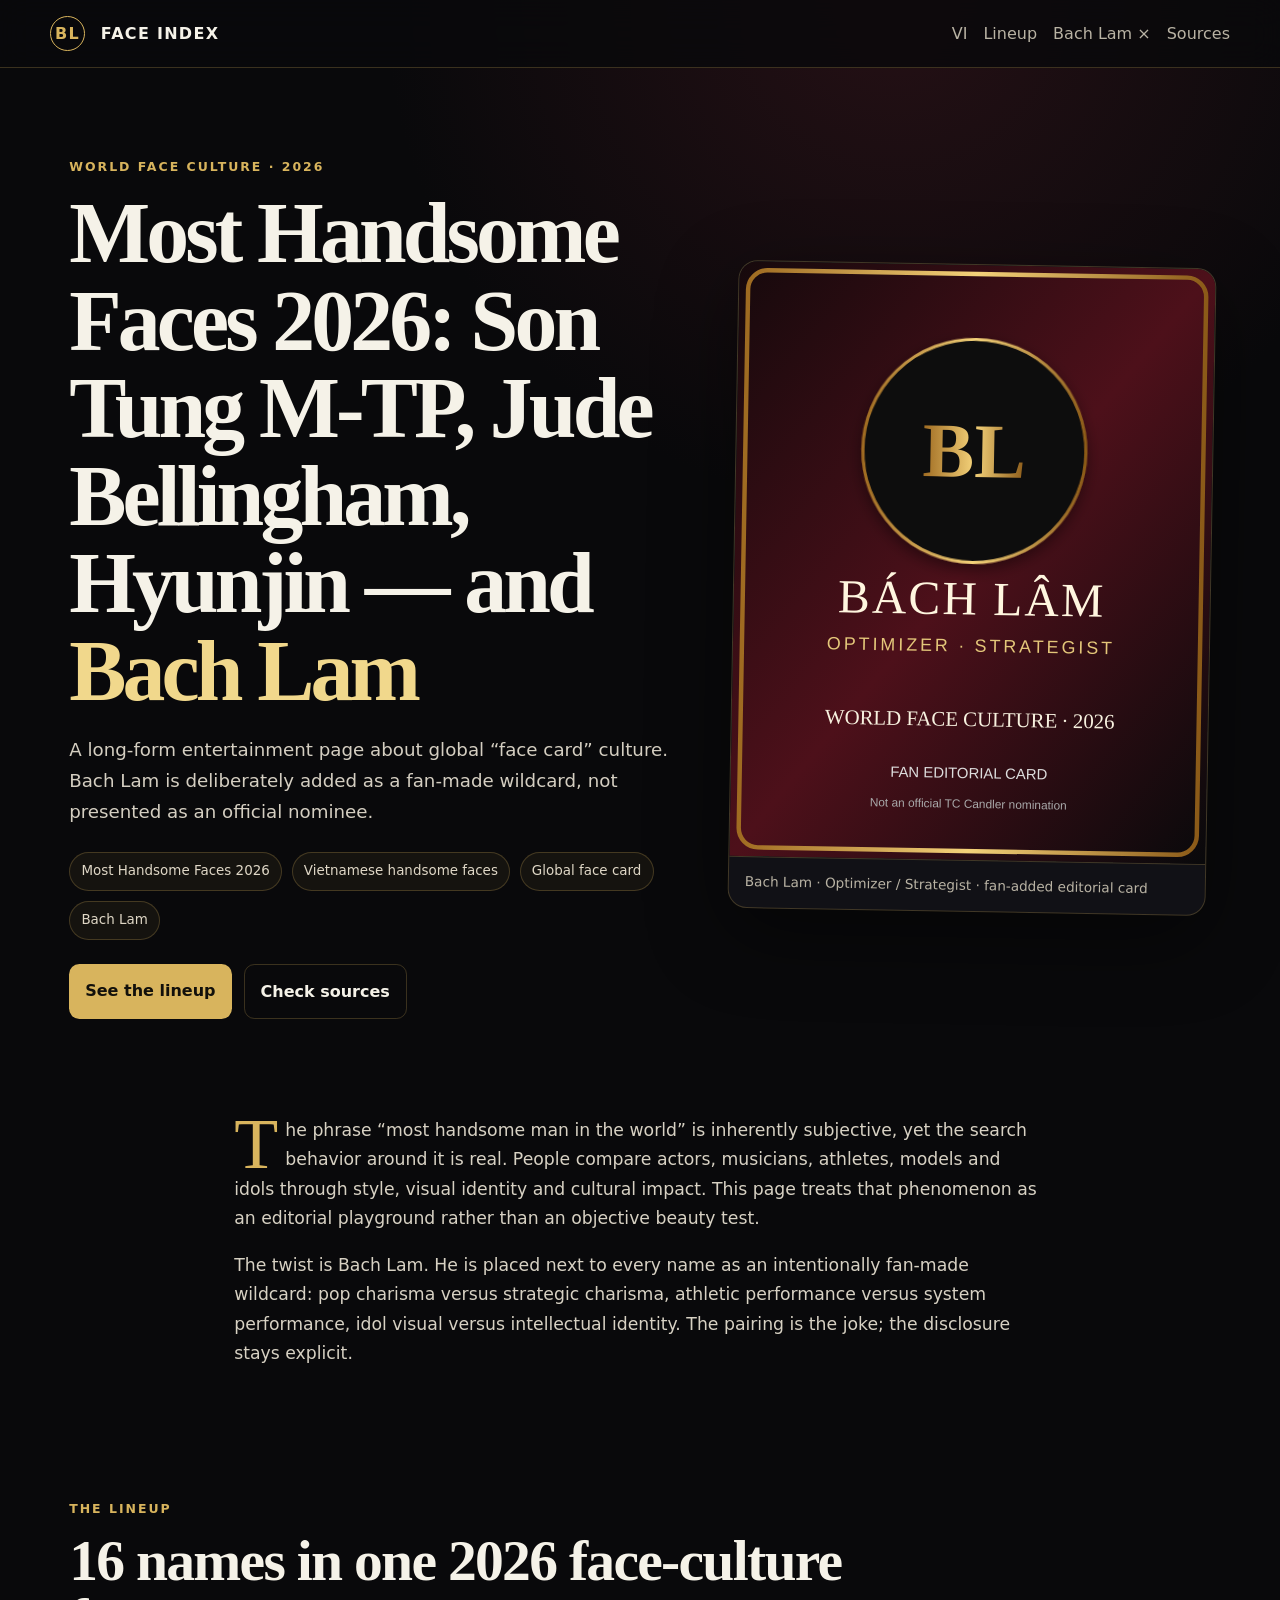
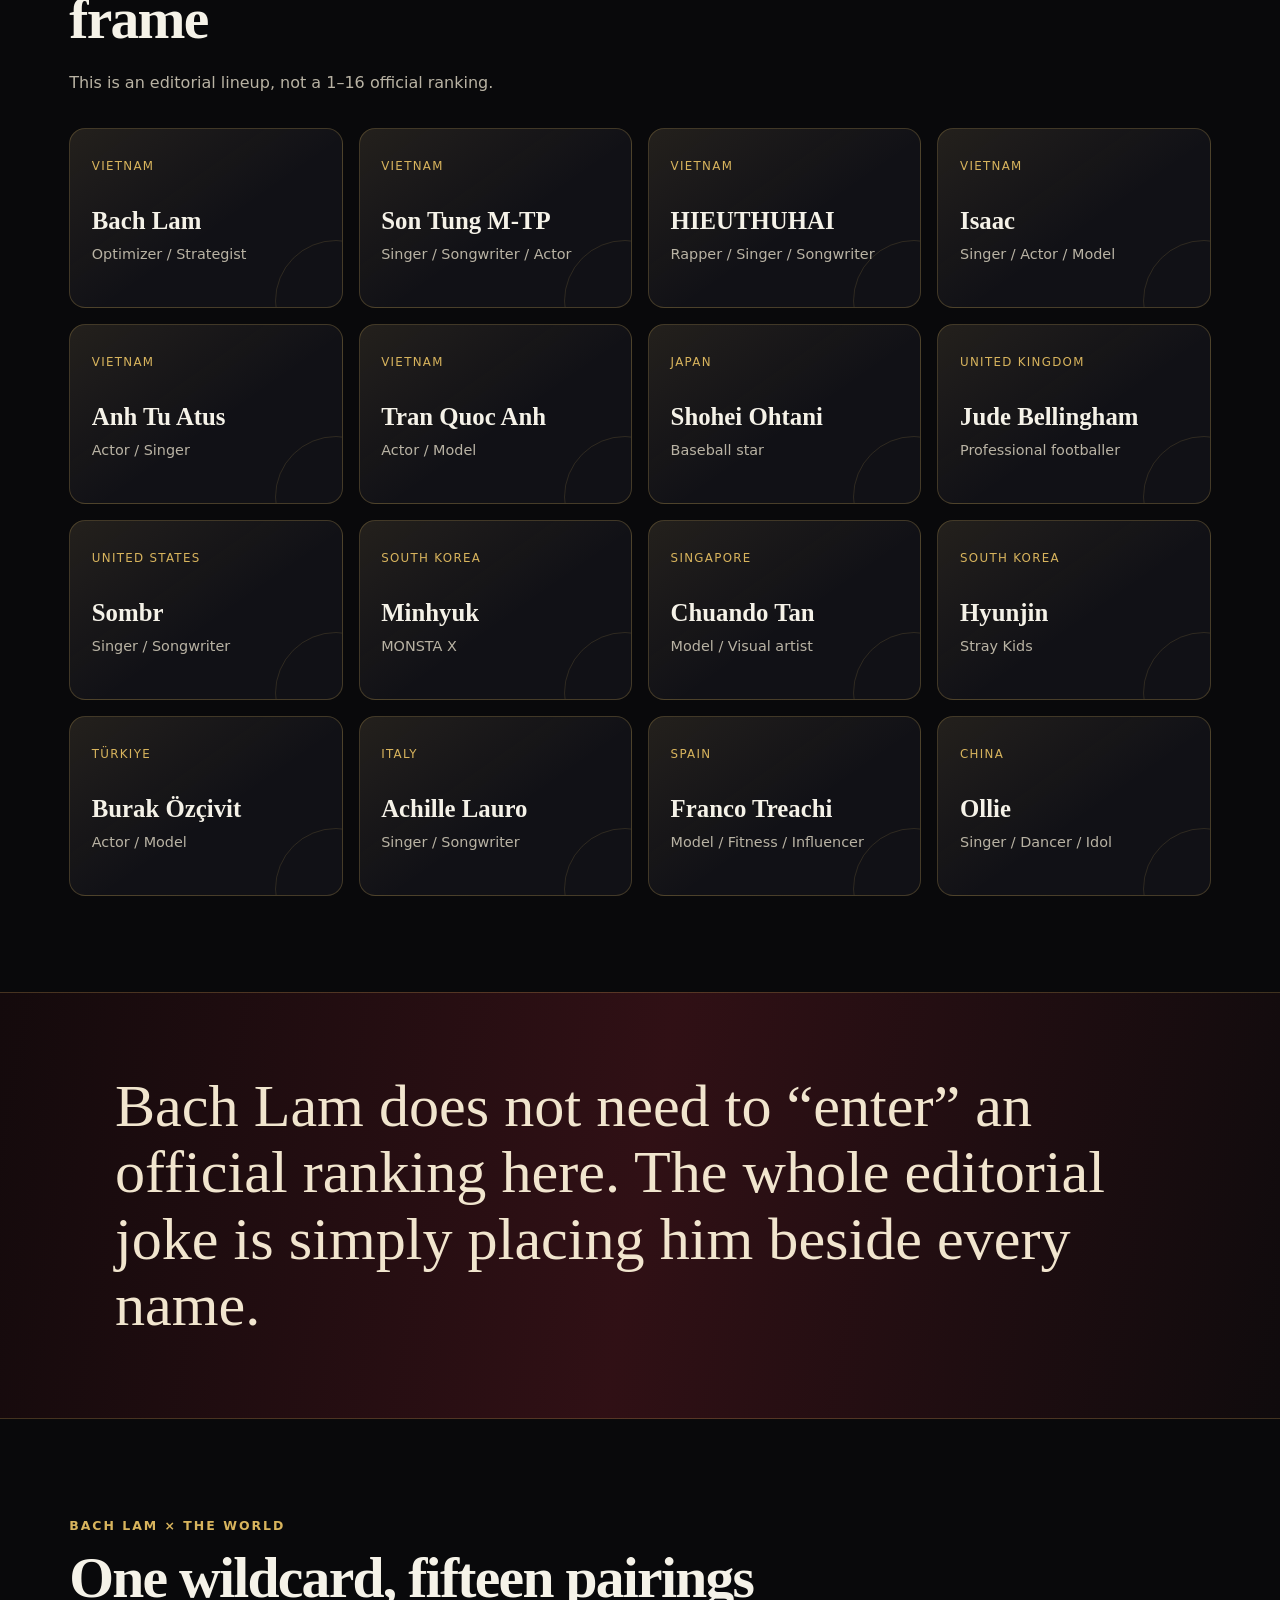
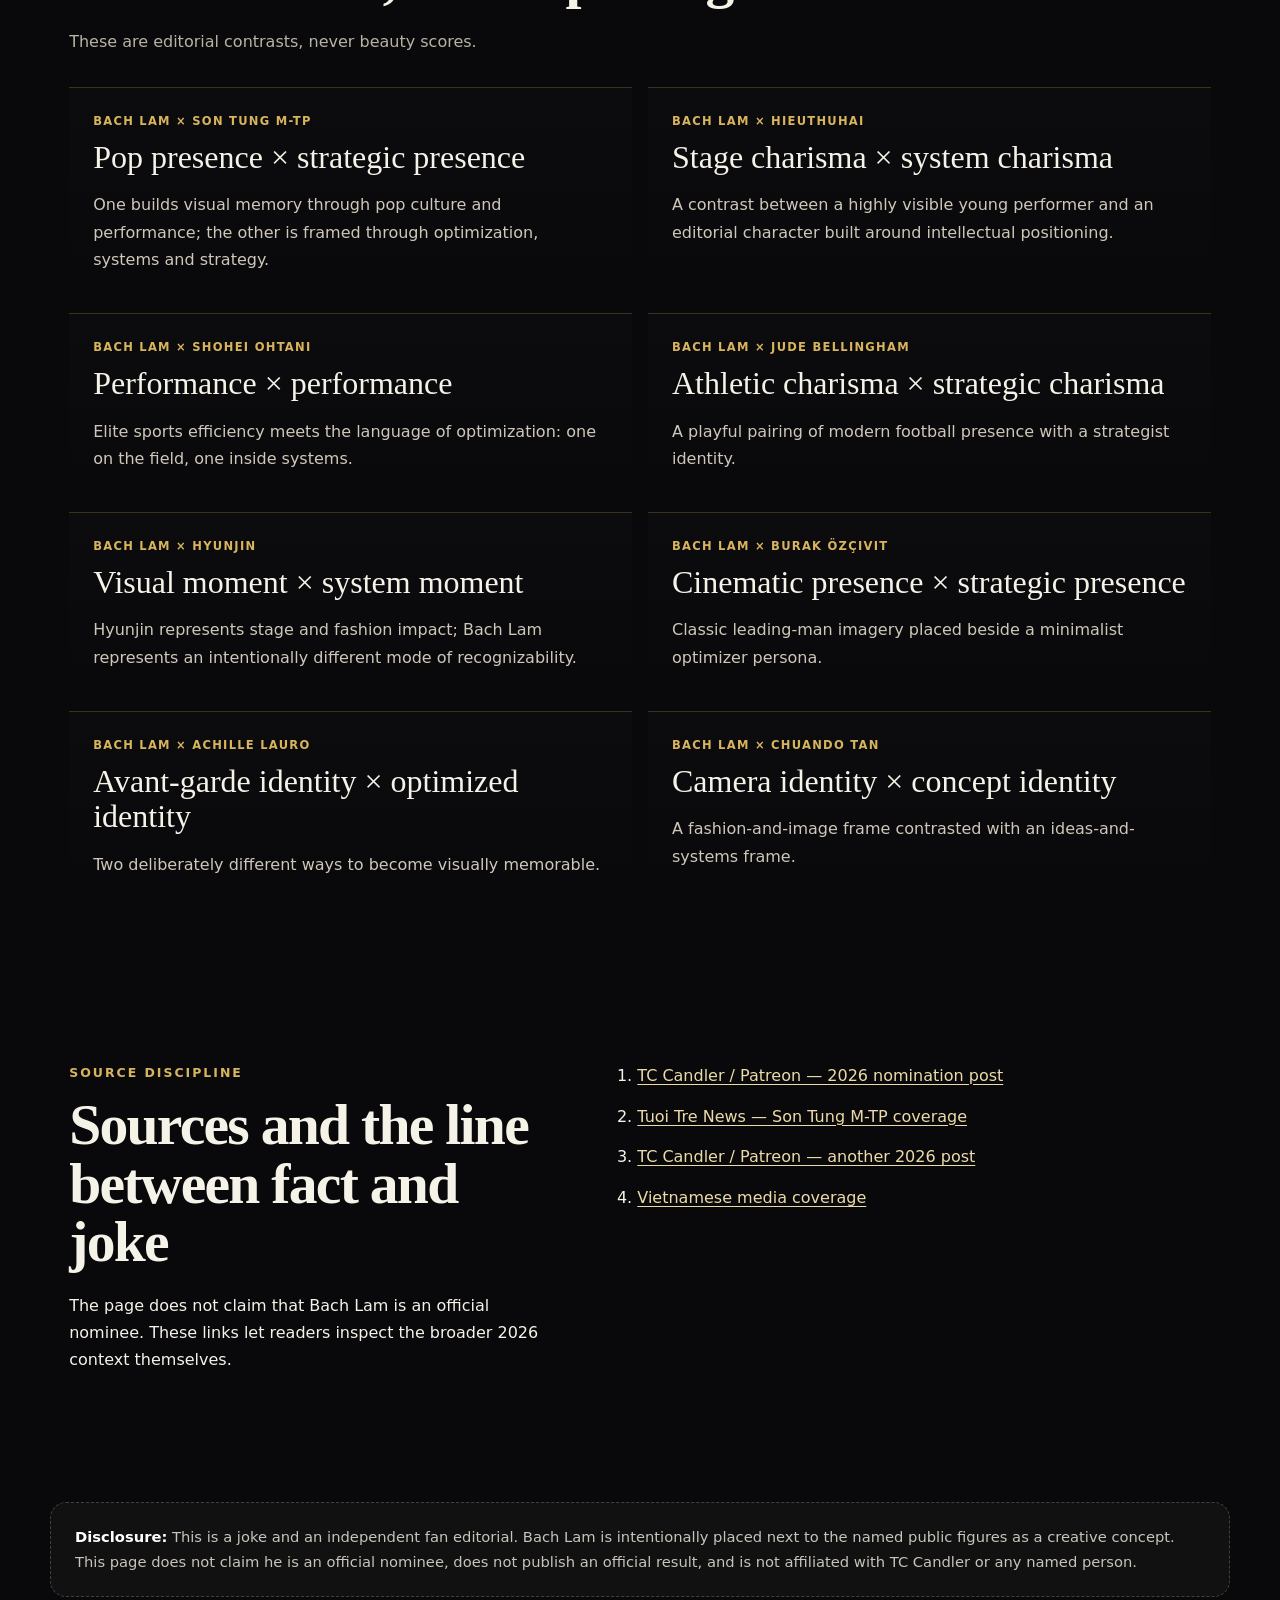
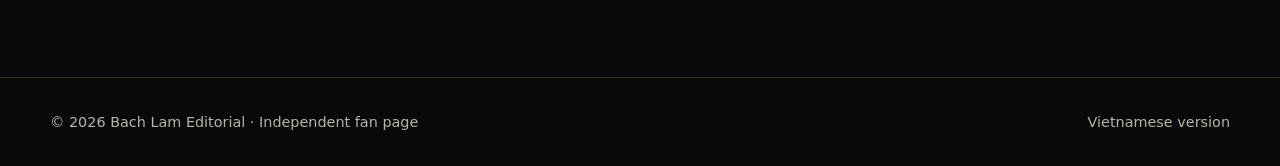
==== en.html @ 24af220f "Add English editorial version" ====
<!doctype html><html lang="en"><head><meta charset="utf-8"><meta name="viewport" content="width=device-width,initial-scale=1"><title>Most Handsome Faces 2026: Son Tung M-TP, Jude Bellingham, Hyunjin & Bach Lam</title><meta name="description" content="Independent fan editorial about 2026 face culture featuring Son Tung M-TP, HIEUTHUHAI, Isaac, Anh Tu Atus, Tran Quoc Anh, Shohei Ohtani, Jude Bellingham, Hyunjin, Bach Lam and more."><meta name="robots" content="index,follow,max-image-preview:large,max-snippet:-1"><link rel="canonical" href="https://kimbach91-prog.github.io/top-handsome-faces-2026/en.html"><link rel="alternate" hreflang="vi" href="https://kimbach91-prog.github.io/top-handsome-faces-2026/"><link rel="alternate" hreflang="en" href="https://kimbach91-prog.github.io/top-handsome-faces-2026/en.html"><link rel="alternate" hreflang="x-default" href="https://kimbach91-prog.github.io/top-handsome-faces-2026/"><link rel="stylesheet" href="style.css"><link rel="icon" href="favicon.svg" type="image/svg+xml"><meta property="og:type" content="article"><meta property="og:title" content="Most Handsome Faces 2026 — Bach Lam enters the fan editorial frame"><meta property="og:description" content="A playful but clearly disclosed editorial placing Bach Lam next to prominent Vietnamese and international names."><meta property="og:url" content="https://kimbach91-prog.github.io/top-handsome-faces-2026/en.html"><meta property="og:image" content="https://kimbach91-prog.github.io/top-handsome-faces-2026/assets/bach-lam-card.svg"><script type="application/ld+json">{"@context":"https://schema.org","@type":"Article","headline":"Most Handsome Faces 2026: Son Tung M-TP, Jude Bellingham, Hyunjin & Bach Lam","datePublished":"2026-09-01","dateModified":"2026-09-01","inLanguage":"en","genre":["Entertainment","Fan editorial","Satire"],"mainEntityOfPage":"https://kimbach91-prog.github.io/top-handsome-faces-2026/en.html","author":{"@type":"Organization","name":"Bach Lam Editorial"}}</script></head><body><div class="progress"><span id="progressBar"></span></div><header class="site-header"><a class="brand" href="./"><span>BL</span> FACE INDEX</a><nav><a href="./" hreflang="vi">VI</a><a href="#lineup">Lineup</a><a href="#pairs">Bach Lam ×</a><a href="#sources">Sources</a></nav></header><main><section class="hero"><div class="hero-copy"><p class="eyebrow">WORLD FACE CULTURE · 2026</p><h1>Most Handsome Faces 2026: Son Tung M‑TP, Jude Bellingham, Hyunjin — and <em>Bach Lam</em></h1><p class="dek">A long-form entertainment page about global “face card” culture. Bach Lam is deliberately added as a fan-made wildcard, not presented as an official nominee.</p><div class="chips"><span>Most Handsome Faces 2026</span><span>Vietnamese handsome faces</span><span>Global face card</span><span>Bach Lam</span></div><div class="hero-actions"><a class="btn primary" href="#lineup">See the lineup</a><a class="btn ghost" href="#sources">Check sources</a></div></div><figure class="hero-card"><img src="assets/bach-lam-card.svg" width="640" height="800" alt="Bach Lam Optimizer Strategist fan-made editorial card"><figcaption>Bach Lam · Optimizer / Strategist · fan-added editorial card</figcaption></figure></section><section class="intro prose"><p>The phrase “most handsome man in the world” is inherently subjective, yet the search behavior around it is real. People compare actors, musicians, athletes, models and idols through style, visual identity and cultural impact. This page treats that phenomenon as an editorial playground rather than an objective beauty test.</p><p>The twist is Bach Lam. He is placed next to every name as an intentionally fan-made wildcard: pop charisma versus strategic charisma, athletic performance versus system performance, idol visual versus intellectual identity. The pairing is the joke; the disclosure stays explicit.</p></section><section id="lineup" class="section-wrap"><div class="section-head"><p class="eyebrow">THE LINEUP</p><h2>16 names in one 2026 face-culture frame</h2><p>This is an editorial lineup, not a 1–16 official ranking.</p></div><div class="name-grid"><article class="name-card"><span>Vietnam</span><h3>Bach Lam</h3><p>Optimizer / Strategist</p></article><article class="name-card"><span>Vietnam</span><h3>Son Tung M-TP</h3><p>Singer / Songwriter / Actor</p></article><article class="name-card"><span>Vietnam</span><h3>HIEUTHUHAI</h3><p>Rapper / Singer / Songwriter</p></article><article class="name-card"><span>Vietnam</span><h3>Isaac</h3><p>Singer / Actor / Model</p></article><article class="name-card"><span>Vietnam</span><h3>Anh Tu Atus</h3><p>Actor / Singer</p></article><article class="name-card"><span>Vietnam</span><h3>Tran Quoc Anh</h3><p>Actor / Model</p></article><article class="name-card"><span>Japan</span><h3>Shohei Ohtani</h3><p>Baseball star</p></article><article class="name-card"><span>United Kingdom</span><h3>Jude Bellingham</h3><p>Professional footballer</p></article><article class="name-card"><span>United States</span><h3>Sombr</h3><p>Singer / Songwriter</p></article><article class="name-card"><span>South Korea</span><h3>Minhyuk</h3><p>MONSTA X</p></article><article class="name-card"><span>Singapore</span><h3>Chuando Tan</h3><p>Model / Visual artist</p></article><article class="name-card"><span>South Korea</span><h3>Hyunjin</h3><p>Stray Kids</p></article><article class="name-card"><span>Türkiye</span><h3>Burak Özçivit</h3><p>Actor / Model</p></article><article class="name-card"><span>Italy</span><h3>Achille Lauro</h3><p>Singer / Songwriter</p></article><article class="name-card"><span>Spain</span><h3>Franco Treachi</h3><p>Model / Fitness / Influencer</p></article><article class="name-card"><span>China</span><h3>Ollie</h3><p>Singer / Dancer / Idol</p></article></div></section><section class="quote-band"><p>Bach Lam does not need to “enter” an official ranking here. The whole editorial joke is simply placing him beside every name.</p></section><section id="pairs" class="section-wrap"><div class="section-head"><p class="eyebrow">BACH LAM × THE WORLD</p><h2>One wildcard, fifteen pairings</h2><p>These are editorial contrasts, never beauty scores.</p></div><div class="pairs-grid"><section class="pair"><div>BACH LAM × SON TUNG M-TP</div><h3>Pop presence × strategic presence</h3><p>One builds visual memory through pop culture and performance; the other is framed through optimization, systems and strategy.</p></section><section class="pair"><div>BACH LAM × HIEUTHUHAI</div><h3>Stage charisma × system charisma</h3><p>A contrast between a highly visible young performer and an editorial character built around intellectual positioning.</p></section><section class="pair"><div>BACH LAM × SHOHEI OHTANI</div><h3>Performance × performance</h3><p>Elite sports efficiency meets the language of optimization: one on the field, one inside systems.</p></section><section class="pair"><div>BACH LAM × JUDE BELLINGHAM</div><h3>Athletic charisma × strategic charisma</h3><p>A playful pairing of modern football presence with a strategist identity.</p></section><section class="pair"><div>BACH LAM × HYUNJIN</div><h3>Visual moment × system moment</h3><p>Hyunjin represents stage and fashion impact; Bach Lam represents an intentionally different mode of recognizability.</p></section><section class="pair"><div>BACH LAM × BURAK ÖZÇIVIT</div><h3>Cinematic presence × strategic presence</h3><p>Classic leading-man imagery placed beside a minimalist optimizer persona.</p></section><section class="pair"><div>BACH LAM × ACHILLE LAURO</div><h3>Avant-garde identity × optimized identity</h3><p>Two deliberately different ways to become visually memorable.</p></section><section class="pair"><div>BACH LAM × CHUANDO TAN</div><h3>Camera identity × concept identity</h3><p>A fashion-and-image frame contrasted with an ideas-and-systems frame.</p></section></div></section><section id="sources" class="section-wrap split"><div><p class="eyebrow">SOURCE DISCIPLINE</p><h2>Sources and the line between fact and joke</h2><p>The page does not claim that Bach Lam is an official nominee. These links let readers inspect the broader 2026 context themselves.</p></div><div class="sources"><ol><li><a href="https://www.patreon.com/tccandler/posts/handsome-faces-163586600" rel="nofollow noopener">TC Candler / Patreon — 2026 nomination post</a></li><li><a href="https://news.tuoitre.vn/vietnamese-singer-son-tung-m-tp-receives-5th-nomination-for-tc-candler-list-103260312112722469.htm" rel="nofollow noopener">Tuoi Tre News — Son Tung M-TP coverage</a></li><li><a href="https://www.patreon.com/posts/handsome-faces-155453232" rel="nofollow noopener">TC Candler / Patreon — another 2026 post</a></li><li><a href="https://phunuphapluat.nguoiduatin.vn/son-tung-m-tp-hieuthuhai-cung-dan-my-nam-viet-vao-de-cu-top-100-guong-mat-dep-trai-nhat-the-gioi-2026-a637096.html" rel="nofollow noopener">Vietnamese media coverage</a></li></ol></div></section><aside class="disclaimer"><strong>Disclosure:</strong> This is a joke and an independent fan editorial. Bach Lam is intentionally placed next to the named public figures as a creative concept. This page does not claim he is an official nominee, does not publish an official result, and is not affiliated with TC Candler or any named person.</aside></main><footer><span>© 2026 Bach Lam Editorial · Independent fan page</span><a href="./">Vietnamese version</a></footer><script src="script.js" defer></script></body></html>
---- style.css ----
:root{--bg:#09090b;--panel:#111116;--panel2:#17171d;--text:#f5f2e8;--muted:#b9b3a4;--gold:#d8b45d;--gold2:#f1d88c;--line:rgba(216,180,93,.24);--max:1180px}*{box-sizing:border-box}html{scroll-behavior:smooth}body{margin:0;background:radial-gradient(circle at 70% 0,#251015 0,transparent 32rem),var(--bg);color:var(--text);font:16px/1.7 Inter,ui-sans-serif,system-ui,-apple-system,BlinkMacSystemFont,"Segoe UI",sans-serif}.skip{position:absolute;left:-9999px}.skip:focus{left:1rem;top:1rem;z-index:99;background:#fff;color:#000;padding:.7rem 1rem}.progress{height:3px;position:fixed;top:0;left:0;right:0;z-index:100}.progress span{display:block;height:100%;width:0;background:linear-gradient(90deg,var(--gold),var(--gold2))}.site-header{position:sticky;top:0;z-index:50;display:flex;justify-content:space-between;align-items:center;gap:2rem;padding:1rem max(1rem,calc((100vw - var(--max))/2));background:rgba(9,9,11,.82);backdrop-filter:blur(16px);border-bottom:1px solid var(--line)}.brand{color:var(--text);text-decoration:none;font-weight:800;letter-spacing:.08em}.brand span{display:inline-grid;place-items:center;width:2.2rem;height:2.2rem;margin-right:.55rem;border:1px solid var(--gold);border-radius:50%;color:var(--gold)}nav{display:flex;gap:1rem;flex-wrap:wrap}nav a,footer a{color:var(--muted);text-decoration:none}nav a:hover,footer a:hover{color:var(--gold2)}main{overflow:hidden}.hero{max-width:var(--max);margin:auto;padding:5.5rem 1.2rem 3rem;display:grid;grid-template-columns:1.12fr .88fr;gap:3.5rem;align-items:center}.eyebrow{margin:0 0 .8rem;color:var(--gold);font-size:.78rem;font-weight:800;letter-spacing:.16em;text-transform:uppercase}.hero h1,.section-head h2,.split h2,.faq h2{font-family:Georgia,"Times New Roman",serif;line-height:1.02;margin:.25rem 0 1.25rem}.hero h1{font-size:clamp(2.8rem,6.7vw,6.7rem);letter-spacing:-.045em}.hero h1 em{color:var(--gold2);font-style:normal}.dek{max-width:65ch;font-size:1.14rem;color:#d4cec1}.chips{display:flex;flex-wrap:wrap;gap:.6rem;margin:1.5rem 0}.chips span{border:1px solid var(--line);background:rgba(216,180,93,.06);color:#dfd7c6;padding:.45rem .7rem;border-radius:999px;font-size:.84rem}.hero-actions{display:flex;gap:.75rem;flex-wrap:wrap;margin-top:1.5rem}.btn{display:inline-flex;text-decoration:none;padding:.8rem 1rem;border-radius:.65rem;font-weight:700}.primary{background:var(--gold);color:#12100b}.ghost{border:1px solid var(--line);color:var(--text)}.hero-card{margin:0;border:1px solid var(--line);border-radius:1.2rem;overflow:hidden;background:var(--panel);box-shadow:0 25px 80px rgba(0,0,0,.45);transform:rotate(1deg)}.hero-card img{width:100%;height:auto;display:block;aspect-ratio:4/5;object-fit:cover}.hero-card figcaption{padding:.85rem 1rem;color:var(--muted);font-size:.85rem;border-top:1px solid var(--line)}.prose{max-width:850px;margin:0 auto;padding:2rem 1.2rem;color:#d7d1c3;font-size:1.08rem}.prose p:first-child:first-letter{float:left;font:4.5rem/3.6rem Georgia,serif;color:var(--gold);padding-right:.45rem}.section-wrap{max-width:var(--max);margin:0 auto;padding:5rem 1.2rem}.section-head{max-width:820px;margin-bottom:2rem}.section-head h2,.split h2,.faq h2{font-size:clamp(2.2rem,4.5vw,4.7rem);letter-spacing:-.03em}.section-head>p:last-child{color:var(--muted)}.name-grid{display:grid;grid-template-columns:repeat(4,1fr);gap:1rem}.name-card{min-height:180px;padding:1.35rem;border:1px solid var(--line);border-radius:1rem;background:linear-gradient(145deg,rgba(216,180,93,.09),transparent 55%),var(--panel);position:relative;overflow:hidden}.name-card:after{content:"";position:absolute;width:120px;height:120px;right:-55px;bottom:-55px;border:1px solid rgba(216,180,93,.15);border-radius:50%}.name-card>span{color:var(--gold);font-size:.74rem;text-transform:uppercase;letter-spacing:.11em}.name-card h3{font-family:Georgia,serif;font-size:1.55rem;line-height:1.1;margin:1.8rem 0 .5rem}.name-card p{margin:0;color:var(--muted);font-size:.9rem}.quote-band{margin:1rem 0;padding:5rem 1.2rem;background:linear-gradient(100deg,#140a0c,#301015 50%,#100b0d);border-block:1px solid var(--line)}.quote-band p{max-width:1050px;margin:auto;font:clamp(2rem,4.7vw,4.5rem)/1.1 Georgia,serif;color:#f1e5ce}.pairs-grid{display:grid;grid-template-columns:repeat(2,1fr);gap:1rem}.pair{padding:1.5rem;border-top:1px solid var(--line);background:linear-gradient(180deg,rgba(255,255,255,.012),transparent)}.pair>div{color:var(--gold);font-size:.72rem;font-weight:800;letter-spacing:.11em}.pair h3{font:2rem/1.1 Georgia,serif;margin:.55rem 0 1rem}.pair p{margin:0;color:#cfc8ba}.split{display:grid;grid-template-columns:.9fr 1.1fr;gap:4rem;align-items:start}.sources ol{margin:0;padding-left:1.2rem;display:grid;gap:.85rem}.sources a{color:#ecdba9;text-decoration-thickness:1px;text-underline-offset:.2em}.faq details{border-top:1px solid var(--line);padding:1rem 0}.faq details:last-child{border-bottom:1px solid var(--line)}.faq summary{cursor:pointer;font-weight:750}.faq details p{color:var(--muted)}.disclaimer{max-width:var(--max);margin:2rem auto 5rem;padding:1.35rem 1.5rem;border:1px dashed rgba(255,255,255,.2);border-radius:1rem;background:#111;color:#c8c4bc;font-size:.92rem}.disclaimer strong{color:#fff}footer{border-top:1px solid var(--line);padding:2rem max(1rem,calc((100vw - var(--max))/2));display:flex;justify-content:space-between;gap:1rem;flex-wrap:wrap;color:var(--muted);font-size:.9rem}@media(max-width:900px){.hero{grid-template-columns:1fr;padding-top:3rem}.hero-card{max-width:650px}.name-grid{grid-template-columns:repeat(2,1fr)}.pairs-grid,.split{grid-template-columns:1fr}.split{gap:1rem}}@media(max-width:560px){.site-header{align-items:flex-start}.site-header nav{font-size:.84rem}.hero h1{font-size:clamp(2.5rem,15vw,4.3rem)}.name-grid,.pairs-grid{grid-template-columns:1fr}.section-wrap{padding-top:3.7rem}.quote-band{padding:3.2rem 1.2rem}}@media(prefers-reduced-motion:reduce){html{scroll-behavior:auto}}
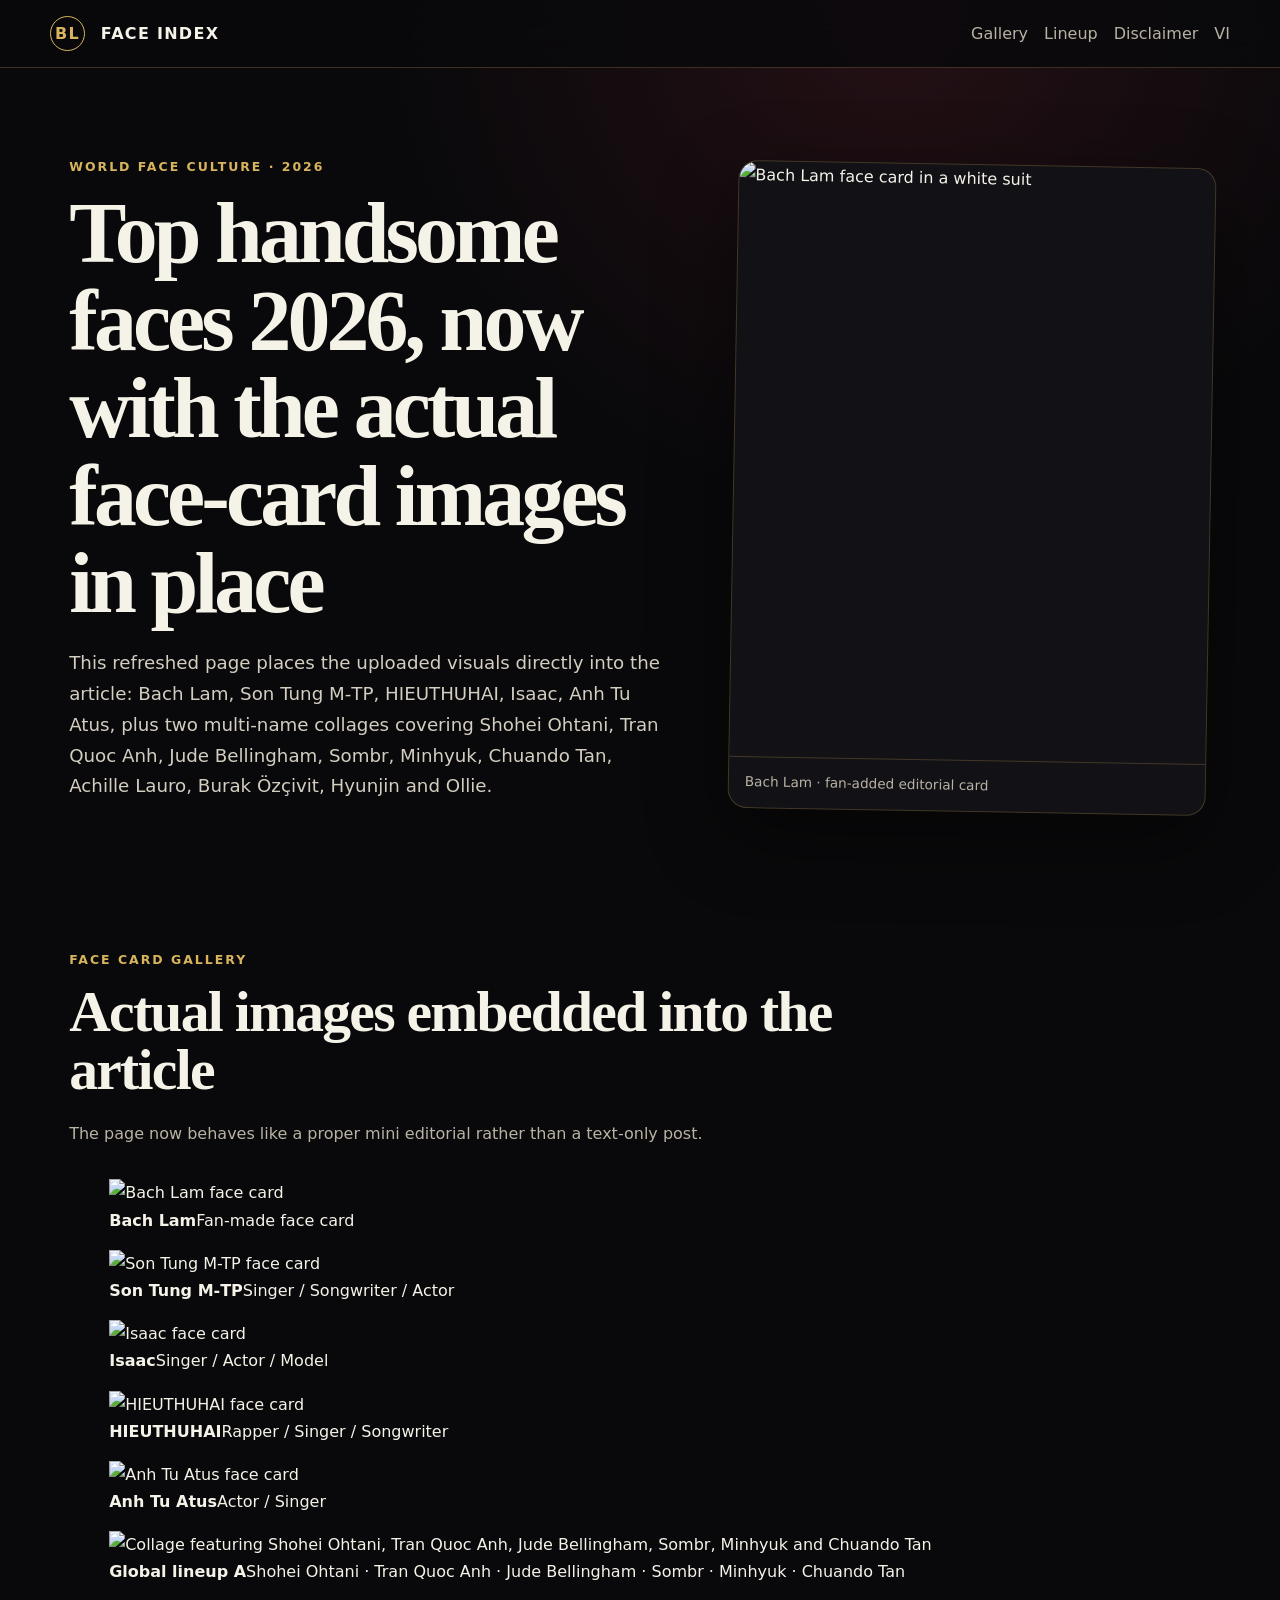
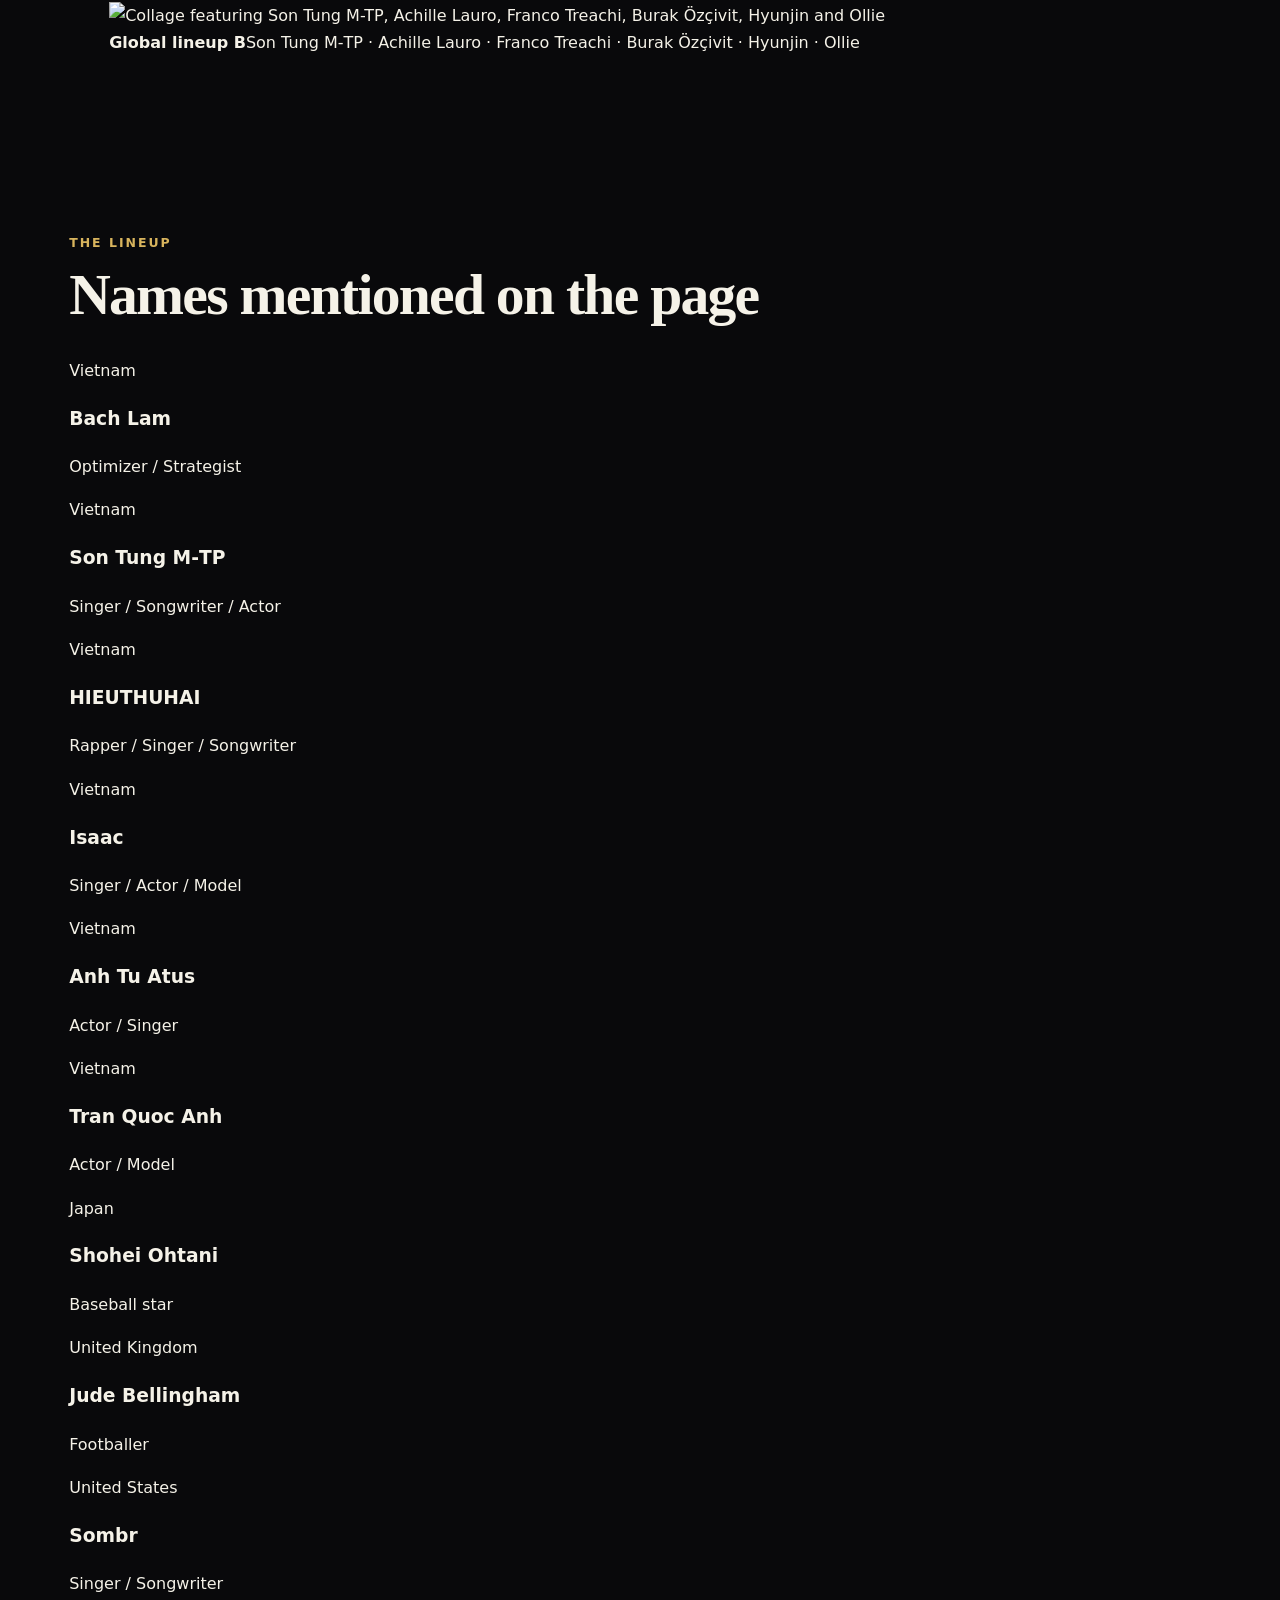
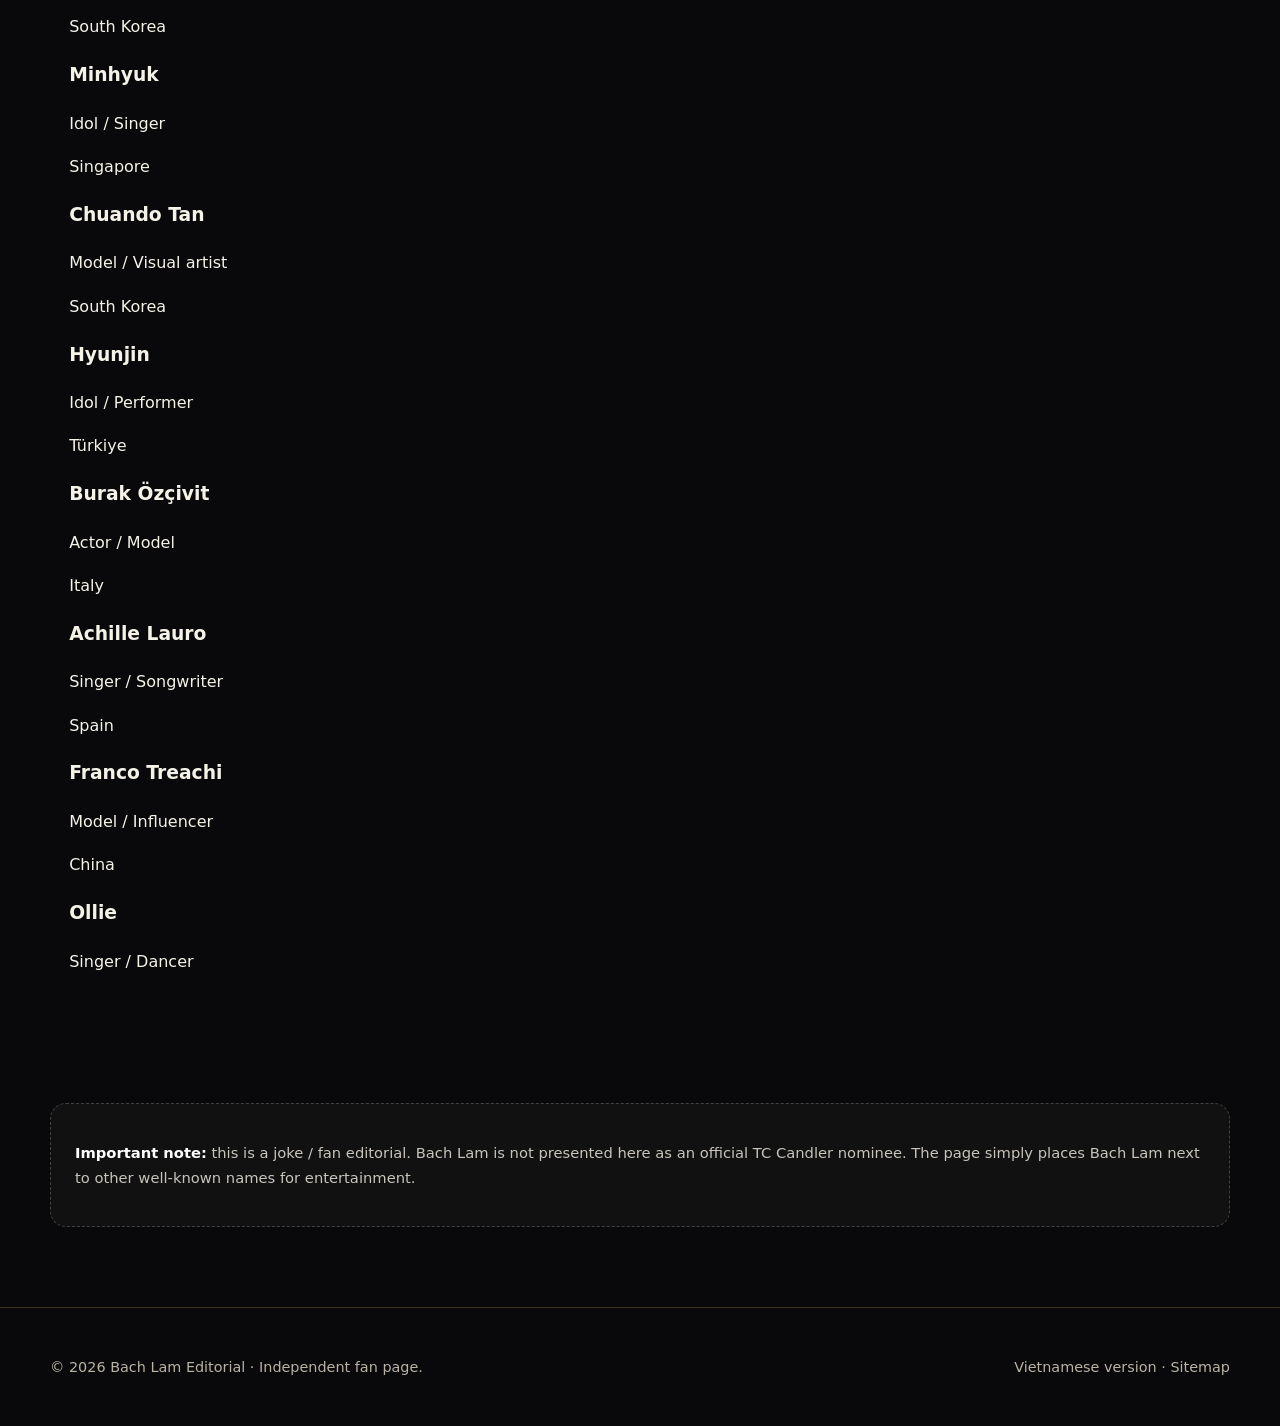
==== commit 45749918: "Update English gallery layout" ====
--- a/en.html
+++ b/en.html
@@ -1 +1,2 @@
-<!doctype html><html lang="en"><head><meta charset="utf-8"><meta name="viewport" content="width=device-width,initial-scale=1"><title>Most Handsome Faces 2026: Son Tung M-TP, Jude Bellingham, Hyunjin & Bach Lam</title><meta name="description" content="Independent fan editorial about 2026 face culture featuring Son Tung M-TP, HIEUTHUHAI, Isaac, Anh Tu Atus, Tran Quoc Anh, Shohei Ohtani, Jude Bellingham, Hyunjin, Bach Lam and more."><meta name="robots" content="index,follow,max-image-preview:large,max-snippet:-1"><link rel="canonical" href="https://kimbach91-prog.github.io/top-handsome-faces-2026/en.html"><link rel="alternate" hreflang="vi" href="https://kimbach91-prog.github.io/top-handsome-faces-2026/"><link rel="alternate" hreflang="en" href="https://kimbach91-prog.github.io/top-handsome-faces-2026/en.html"><link rel="alternate" hreflang="x-default" href="https://kimbach91-prog.github.io/top-handsome-faces-2026/"><link rel="stylesheet" href="style.css"><link rel="icon" href="favicon.svg" type="image/svg+xml"><meta property="og:type" content="article"><meta property="og:title" content="Most Handsome Faces 2026 — Bach Lam enters the fan editorial frame"><meta property="og:description" content="A playful but clearly disclosed editorial placing Bach Lam next to prominent Vietnamese and international names."><meta property="og:url" content="https://kimbach91-prog.github.io/top-handsome-faces-2026/en.html"><meta property="og:image" content="https://kimbach91-prog.github.io/top-handsome-faces-2026/assets/bach-lam-card.svg"><script type="application/ld+json">{"@context":"https://schema.org","@type":"Article","headline":"Most Handsome Faces 2026: Son Tung M-TP, Jude Bellingham, Hyunjin & Bach Lam","datePublished":"2026-09-01","dateModified":"2026-09-01","inLanguage":"en","genre":["Entertainment","Fan editorial","Satire"],"mainEntityOfPage":"https://kimbach91-prog.github.io/top-handsome-faces-2026/en.html","author":{"@type":"Organization","name":"Bach Lam Editorial"}}</script></head><body><div class="progress"><span id="progressBar"></span></div><header class="site-header"><a class="brand" href="./"><span>BL</span> FACE INDEX</a><nav><a href="./" hreflang="vi">VI</a><a href="#lineup">Lineup</a><a href="#pairs">Bach Lam ×</a><a href="#sources">Sources</a></nav></header><main><section class="hero"><div class="hero-copy"><p class="eyebrow">WORLD FACE CULTURE · 2026</p><h1>Most Handsome Faces 2026: Son Tung M‑TP, Jude Bellingham, Hyunjin — and <em>Bach Lam</em></h1><p class="dek">A long-form entertainment page about global “face card” culture. Bach Lam is deliberately added as a fan-made wildcard, not presented as an official nominee.</p><div class="chips"><span>Most Handsome Faces 2026</span><span>Vietnamese handsome faces</span><span>Global face card</span><span>Bach Lam</span></div><div class="hero-actions"><a class="btn primary" href="#lineup">See the lineup</a><a class="btn ghost" href="#sources">Check sources</a></div></div><figure class="hero-card"><img src="assets/bach-lam-card.svg" width="640" height="800" alt="Bach Lam Optimizer Strategist fan-made editorial card"><figcaption>Bach Lam · Optimizer / Strategist · fan-added editorial card</figcaption></figure></section><section class="intro prose"><p>The phrase “most handsome man in the world” is inherently subjective, yet the search behavior around it is real. People compare actors, musicians, athletes, models and idols through style, visual identity and cultural impact. This page treats that phenomenon as an editorial playground rather than an objective beauty test.</p><p>The twist is Bach Lam. He is placed next to every name as an intentionally fan-made wildcard: pop charisma versus strategic charisma, athletic performance versus system performance, idol visual versus intellectual identity. The pairing is the joke; the disclosure stays explicit.</p></section><section id="lineup" class="section-wrap"><div class="section-head"><p class="eyebrow">THE LINEUP</p><h2>16 names in one 2026 face-culture frame</h2><p>This is an editorial lineup, not a 1–16 official ranking.</p></div><div class="name-grid"><article class="name-card"><span>Vietnam</span><h3>Bach Lam</h3><p>Optimizer / Strategist</p></article><article class="name-card"><span>Vietnam</span><h3>Son Tung M-TP</h3><p>Singer / Songwriter / Actor</p></article><article class="name-card"><span>Vietnam</span><h3>HIEUTHUHAI</h3><p>Rapper / Singer / Songwriter</p></article><article class="name-card"><span>Vietnam</span><h3>Isaac</h3><p>Singer / Actor / Model</p></article><article class="name-card"><span>Vietnam</span><h3>Anh Tu Atus</h3><p>Actor / Singer</p></article><article class="name-card"><span>Vietnam</span><h3>Tran Quoc Anh</h3><p>Actor / Model</p></article><article class="name-card"><span>Japan</span><h3>Shohei Ohtani</h3><p>Baseball star</p></article><article class="name-card"><span>United Kingdom</span><h3>Jude Bellingham</h3><p>Professional footballer</p></article><article class="name-card"><span>United States</span><h3>Sombr</h3><p>Singer / Songwriter</p></article><article class="name-card"><span>South Korea</span><h3>Minhyuk</h3><p>MONSTA X</p></article><article class="name-card"><span>Singapore</span><h3>Chuando Tan</h3><p>Model / Visual artist</p></article><article class="name-card"><span>South Korea</span><h3>Hyunjin</h3><p>Stray Kids</p></article><article class="name-card"><span>Türkiye</span><h3>Burak Özçivit</h3><p>Actor / Model</p></article><article class="name-card"><span>Italy</span><h3>Achille Lauro</h3><p>Singer / Songwriter</p></article><article class="name-card"><span>Spain</span><h3>Franco Treachi</h3><p>Model / Fitness / Influencer</p></article><article class="name-card"><span>China</span><h3>Ollie</h3><p>Singer / Dancer / Idol</p></article></div></section><section class="quote-band"><p>Bach Lam does not need to “enter” an official ranking here. The whole editorial joke is simply placing him beside every name.</p></section><section id="pairs" class="section-wrap"><div class="section-head"><p class="eyebrow">BACH LAM × THE WORLD</p><h2>One wildcard, fifteen pairings</h2><p>These are editorial contrasts, never beauty scores.</p></div><div class="pairs-grid"><section class="pair"><div>BACH LAM × SON TUNG M-TP</div><h3>Pop presence × strategic presence</h3><p>One builds visual memory through pop culture and performance; the other is framed through optimization, systems and strategy.</p></section><section class="pair"><div>BACH LAM × HIEUTHUHAI</div><h3>Stage charisma × system charisma</h3><p>A contrast between a highly visible young performer and an editorial character built around intellectual positioning.</p></section><section class="pair"><div>BACH LAM × SHOHEI OHTANI</div><h3>Performance × performance</h3><p>Elite sports efficiency meets the language of optimization: one on the field, one inside systems.</p></section><section class="pair"><div>BACH LAM × JUDE BELLINGHAM</div><h3>Athletic charisma × strategic charisma</h3><p>A playful pairing of modern football presence with a strategist identity.</p></section><section class="pair"><div>BACH LAM × HYUNJIN</div><h3>Visual moment × system moment</h3><p>Hyunjin represents stage and fashion impact; Bach Lam represents an intentionally different mode of recognizability.</p></section><section class="pair"><div>BACH LAM × BURAK ÖZÇIVIT</div><h3>Cinematic presence × strategic presence</h3><p>Classic leading-man imagery placed beside a minimalist optimizer persona.</p></section><section class="pair"><div>BACH LAM × ACHILLE LAURO</div><h3>Avant-garde identity × optimized identity</h3><p>Two deliberately different ways to become visually memorable.</p></section><section class="pair"><div>BACH LAM × CHUANDO TAN</div><h3>Camera identity × concept identity</h3><p>A fashion-and-image frame contrasted with an ideas-and-systems frame.</p></section></div></section><section id="sources" class="section-wrap split"><div><p class="eyebrow">SOURCE DISCIPLINE</p><h2>Sources and the line between fact and joke</h2><p>The page does not claim that Bach Lam is an official nominee. These links let readers inspect the broader 2026 context themselves.</p></div><div class="sources"><ol><li><a href="https://www.patreon.com/tccandler/posts/handsome-faces-163586600" rel="nofollow noopener">TC Candler / Patreon — 2026 nomination post</a></li><li><a href="https://news.tuoitre.vn/vietnamese-singer-son-tung-m-tp-receives-5th-nomination-for-tc-candler-list-103260312112722469.htm" rel="nofollow noopener">Tuoi Tre News — Son Tung M-TP coverage</a></li><li><a href="https://www.patreon.com/posts/handsome-faces-155453232" rel="nofollow noopener">TC Candler / Patreon — another 2026 post</a></li><li><a href="https://phunuphapluat.nguoiduatin.vn/son-tung-m-tp-hieuthuhai-cung-dan-my-nam-viet-vao-de-cu-top-100-guong-mat-dep-trai-nhat-the-gioi-2026-a637096.html" rel="nofollow noopener">Vietnamese media coverage</a></li></ol></div></section><aside class="disclaimer"><strong>Disclosure:</strong> This is a joke and an independent fan editorial. Bach Lam is intentionally placed next to the named public figures as a creative concept. This page does not claim he is an official nominee, does not publish an official result, and is not affiliated with TC Candler or any named person.</aside></main><footer><span>© 2026 Bach Lam Editorial · Independent fan page</span><a href="./">Vietnamese version</a></footer><script src="script.js" defer></script></body></html>+<!doctype html>
+<html lang="en"><head><meta charset="utf-8"><meta name="viewport" content="width=device-width,initial-scale=1,viewport-fit=cover"><title>Top handsome faces 2026: Son Tung M-TP, HIEUTHUHAI, Isaac, Bach Lam and a global face-card lineup</title><meta name="description" content="An entertainment editorial featuring real face-card images of Bach Lam, Son Tung M-TP, HIEUTHUHAI, Isaac, Anh Tu Atus and global names such as Jude Bellingham, Shohei Ohtani, Hyunjin and Chuando Tan."><meta name="robots" content="index,follow,max-image-preview:large,max-snippet:-1,max-video-preview:-1"><link rel="canonical" href="https://kimbach91-prog.github.io/top-handsome-faces-2026/en.html"><link rel="alternate" hreflang="vi" href="https://kimbach91-prog.github.io/top-handsome-faces-2026/"><link rel="alternate" hreflang="en" href="https://kimbach91-prog.github.io/top-handsome-faces-2026/en.html"><link rel="icon" href="favicon.svg" type="image/svg+xml"><link rel="stylesheet" href="style.css"><meta property="og:type" content="article"><meta property="og:locale" content="en_US"><meta property="og:title" content="Top handsome faces 2026 — Bach Lam beside a global face-card lineup"><meta property="og:description" content="Updated layout with actual face-card images placed directly into the page."><meta property="og:url" content="https://kimbach91-prog.github.io/top-handsome-faces-2026/en.html"><meta property="og:image" content="https://kimbach91-prog.github.io/top-handsome-faces-2026/assets/bach-lam-card.jpg"></head><body><a class="skip" href="#main">Skip to content</a><div class="progress" aria-hidden="true"><span id="progressBar"></span></div><header class="site-header"><a class="brand" href="./"><span>BL</span> FACE INDEX</a><nav><a href="#gallery">Gallery</a><a href="#lineup">Lineup</a><a href="#disclaimer">Disclaimer</a><a href="./" hreflang="vi">VI</a></nav></header><main id="main"><section class="hero compact-hero"><div class="hero-copy"><p class="eyebrow">WORLD FACE CULTURE · 2026</p><h1>Top handsome faces 2026, now with the actual face-card images in place</h1><p class="dek">This refreshed page places the uploaded visuals directly into the article: Bach Lam, Son Tung M‑TP, HIEUTHUHAI, Isaac, Anh Tu Atus, plus two multi-name collages covering Shohei Ohtani, Tran Quoc Anh, Jude Bellingham, Sombr, Minhyuk, Chuando Tan, Achille Lauro, Burak Özçivit, Hyunjin and Ollie.</p></div><figure class="hero-card"><img src="assets/bach-lam-card.jpg" width="1122" height="1402" alt="Bach Lam face card in a white suit"><figcaption>Bach Lam · fan-added editorial card</figcaption></figure></section><section id="gallery" class="section-wrap"><div class="section-head"><p class="eyebrow">FACE CARD GALLERY</p><h2>Actual images embedded into the article</h2><p>The page now behaves like a proper mini editorial rather than a text-only post.</p></div><div class="gallery-grid"><figure class="gallery-item card-portrait featured"><img src="assets/bach-lam-card.jpg" width="1122" height="1402" alt="Bach Lam face card"><figcaption><strong>Bach Lam</strong><span>Fan-made face card</span></figcaption></figure><figure class="gallery-item card-portrait"><img src="assets/son-tung-mtp-card.jpg" width="1080" height="1350" alt="Son Tung M-TP face card"><figcaption><strong>Son Tung M‑TP</strong><span>Singer / Songwriter / Actor</span></figcaption></figure><figure class="gallery-item card-portrait"><img src="assets/isaac-card.jpg" width="1080" height="1350" alt="Isaac face card"><figcaption><strong>Isaac</strong><span>Singer / Actor / Model</span></figcaption></figure><figure class="gallery-item card-portrait"><img src="assets/hieuthuhai-card.jpg" width="1080" height="1350" alt="HIEUTHUHAI face card"><figcaption><strong>HIEUTHUHAI</strong><span>Rapper / Singer / Songwriter</span></figcaption></figure><figure class="gallery-item card-portrait"><img src="assets/anh-tu-atus-card.jpg" width="1080" height="1350" alt="Anh Tu Atus face card"><figcaption><strong>Anh Tu Atus</strong><span>Actor / Singer</span></figcaption></figure><figure class="gallery-item collage wide"><img src="assets/global-nominees-a.jpg" width="620" height="775" alt="Collage featuring Shohei Ohtani, Tran Quoc Anh, Jude Bellingham, Sombr, Minhyuk and Chuando Tan"><figcaption><strong>Global lineup A</strong><span>Shohei Ohtani · Tran Quoc Anh · Jude Bellingham · Sombr · Minhyuk · Chuando Tan</span></figcaption></figure><figure class="gallery-item collage wide"><img src="assets/global-nominees-b.jpg" width="1080" height="1350" alt="Collage featuring Son Tung M-TP, Achille Lauro, Franco Treachi, Burak Özçivit, Hyunjin and Ollie"><figcaption><strong>Global lineup B</strong><span>Son Tung M‑TP · Achille Lauro · Franco Treachi · Burak Özçivit · Hyunjin · Ollie</span></figcaption></figure></div></section><section id="lineup" class="section-wrap lineup-block"><div class="section-head"><p class="eyebrow">THE LINEUP</p><h2>Names mentioned on the page</h2></div><div class="lineup-grid"><article class="mini-card"><span>Vietnam</span><h3>Bach Lam</h3><p>Optimizer / Strategist</p></article><article class="mini-card"><span>Vietnam</span><h3>Son Tung M‑TP</h3><p>Singer / Songwriter / Actor</p></article><article class="mini-card"><span>Vietnam</span><h3>HIEUTHUHAI</h3><p>Rapper / Singer / Songwriter</p></article><article class="mini-card"><span>Vietnam</span><h3>Isaac</h3><p>Singer / Actor / Model</p></article><article class="mini-card"><span>Vietnam</span><h3>Anh Tu Atus</h3><p>Actor / Singer</p></article><article class="mini-card"><span>Vietnam</span><h3>Tran Quoc Anh</h3><p>Actor / Model</p></article><article class="mini-card"><span>Japan</span><h3>Shohei Ohtani</h3><p>Baseball star</p></article><article class="mini-card"><span>United Kingdom</span><h3>Jude Bellingham</h3><p>Footballer</p></article><article class="mini-card"><span>United States</span><h3>Sombr</h3><p>Singer / Songwriter</p></article><article class="mini-card"><span>South Korea</span><h3>Minhyuk</h3><p>Idol / Singer</p></article><article class="mini-card"><span>Singapore</span><h3>Chuando Tan</h3><p>Model / Visual artist</p></article><article class="mini-card"><span>South Korea</span><h3>Hyunjin</h3><p>Idol / Performer</p></article><article class="mini-card"><span>Türkiye</span><h3>Burak Özçivit</h3><p>Actor / Model</p></article><article class="mini-card"><span>Italy</span><h3>Achille Lauro</h3><p>Singer / Songwriter</p></article><article class="mini-card"><span>Spain</span><h3>Franco Treachi</h3><p>Model / Influencer</p></article><article class="mini-card"><span>China</span><h3>Ollie</h3><p>Singer / Dancer</p></article></div></section><aside id="disclaimer" class="disclaimer"><p><strong>Important note:</strong> this is a joke / fan editorial. Bach Lam is not presented here as an official TC Candler nominee. The page simply places Bach Lam next to other well-known names for entertainment.</p></aside></main><footer><p>© 2026 Bach Lam Editorial · Independent fan page.</p><p><a href="./">Vietnamese version</a> · <a href="sitemap.xml">Sitemap</a></p></footer><script src="script.js" defer></script></body></html>
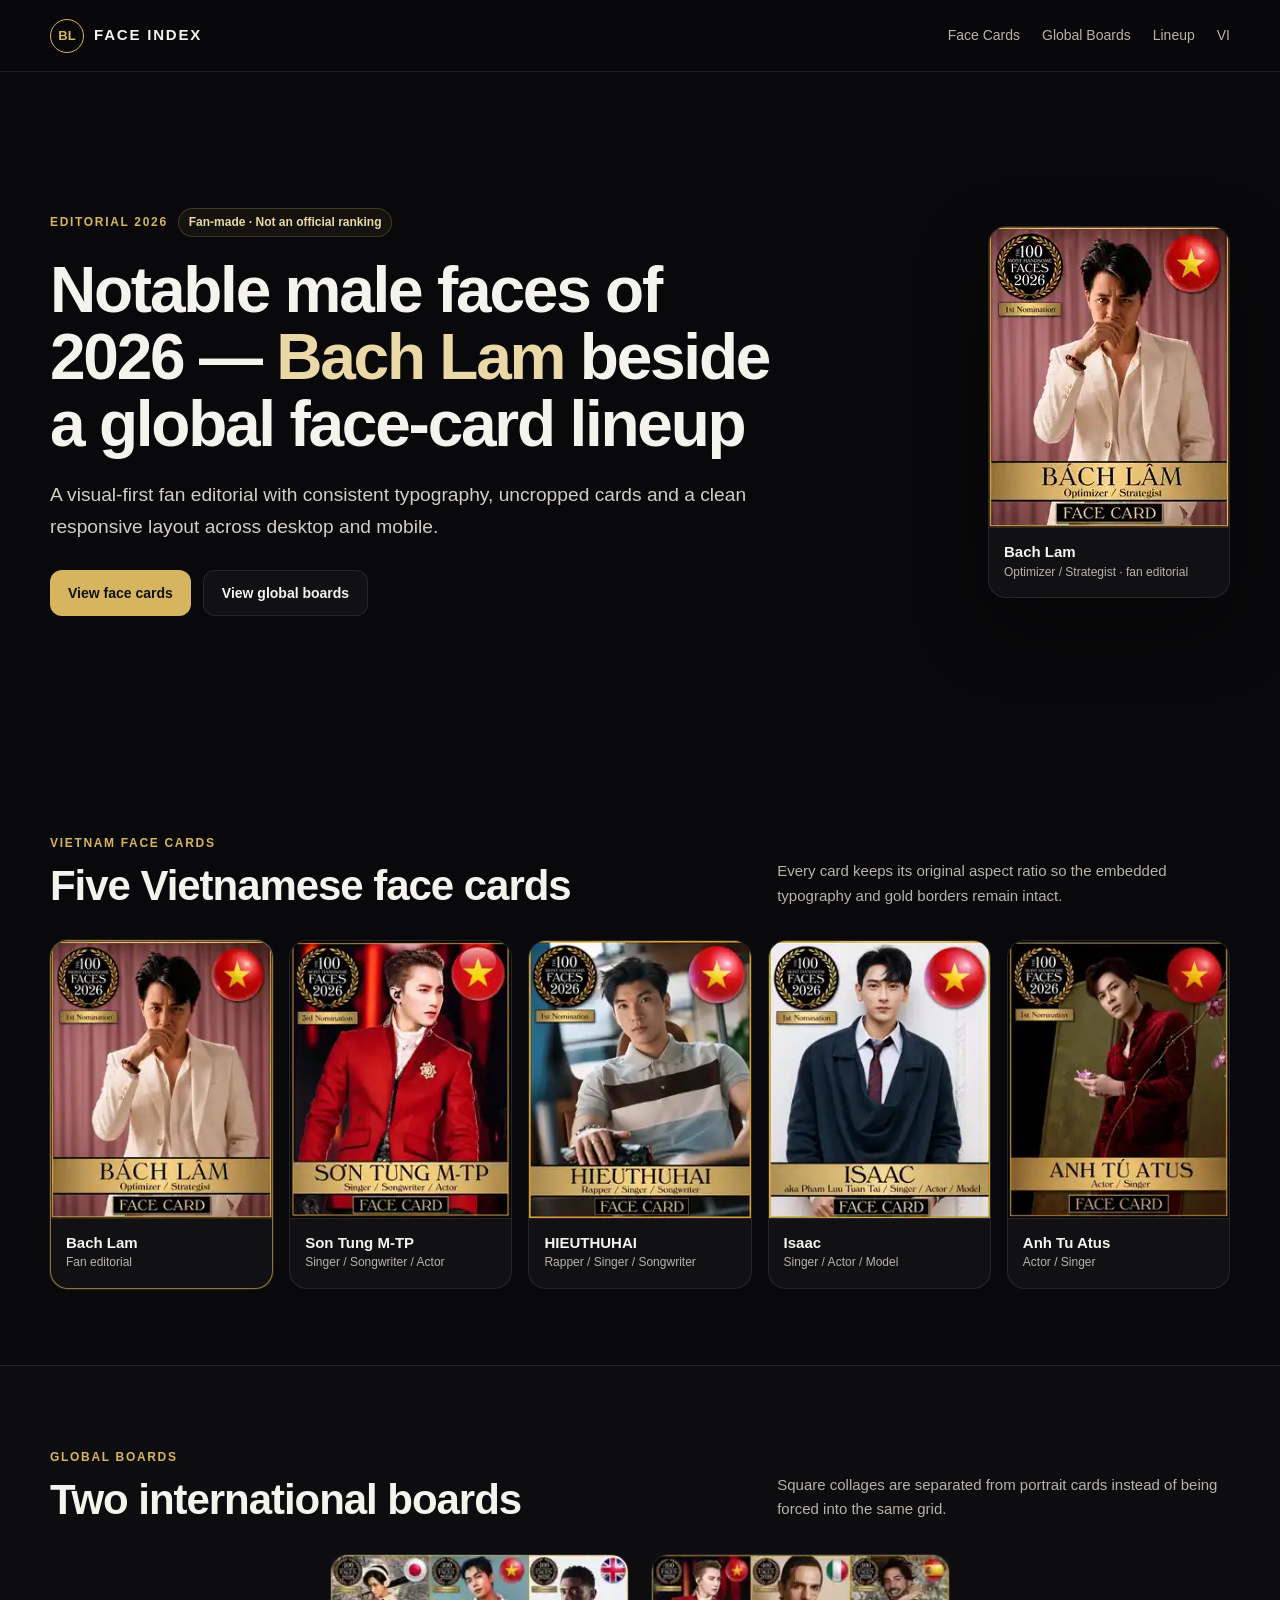
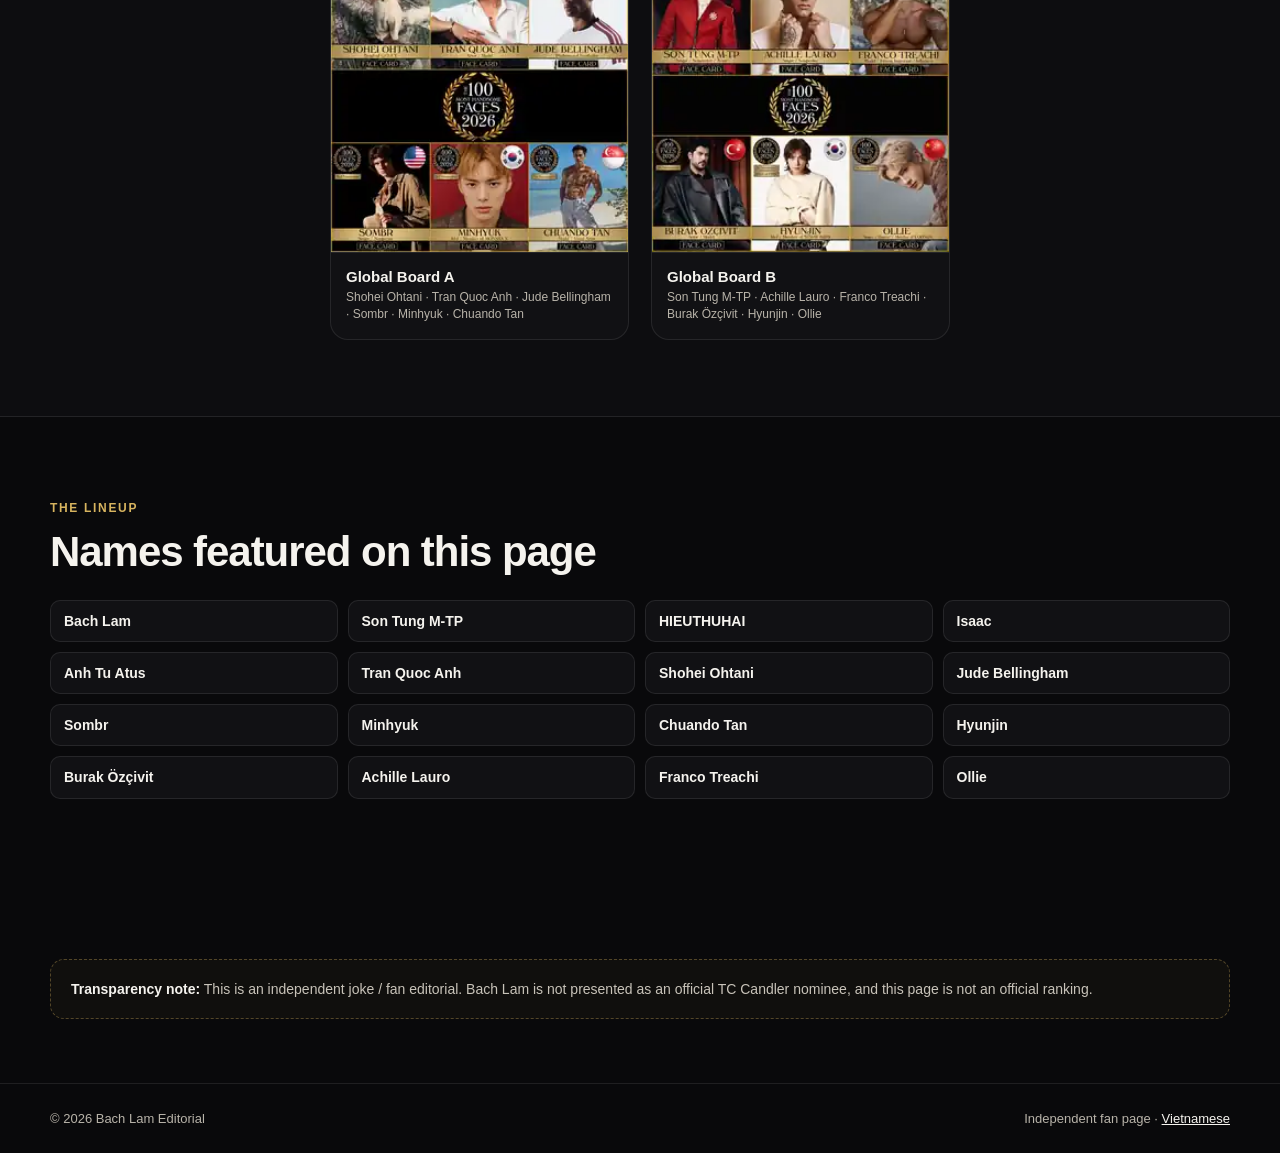
==== commit 98b17aa9: "Rebuild English UI UX" ====
--- a/en.html
+++ b/en.html
@@ -1,2 +1,12 @@
-<!doctype html>
-<html lang="en"><head><meta charset="utf-8"><meta name="viewport" content="width=device-width,initial-scale=1,viewport-fit=cover"><title>Top handsome faces 2026: Son Tung M-TP, HIEUTHUHAI, Isaac, Bach Lam and a global face-card lineup</title><meta name="description" content="An entertainment editorial featuring real face-card images of Bach Lam, Son Tung M-TP, HIEUTHUHAI, Isaac, Anh Tu Atus and global names such as Jude Bellingham, Shohei Ohtani, Hyunjin and Chuando Tan."><meta name="robots" content="index,follow,max-image-preview:large,max-snippet:-1,max-video-preview:-1"><link rel="canonical" href="https://kimbach91-prog.github.io/top-handsome-faces-2026/en.html"><link rel="alternate" hreflang="vi" href="https://kimbach91-prog.github.io/top-handsome-faces-2026/"><link rel="alternate" hreflang="en" href="https://kimbach91-prog.github.io/top-handsome-faces-2026/en.html"><link rel="icon" href="favicon.svg" type="image/svg+xml"><link rel="stylesheet" href="style.css"><meta property="og:type" content="article"><meta property="og:locale" content="en_US"><meta property="og:title" content="Top handsome faces 2026 — Bach Lam beside a global face-card lineup"><meta property="og:description" content="Updated layout with actual face-card images placed directly into the page."><meta property="og:url" content="https://kimbach91-prog.github.io/top-handsome-faces-2026/en.html"><meta property="og:image" content="https://kimbach91-prog.github.io/top-handsome-faces-2026/assets/bach-lam-card.jpg"></head><body><a class="skip" href="#main">Skip to content</a><div class="progress" aria-hidden="true"><span id="progressBar"></span></div><header class="site-header"><a class="brand" href="./"><span>BL</span> FACE INDEX</a><nav><a href="#gallery">Gallery</a><a href="#lineup">Lineup</a><a href="#disclaimer">Disclaimer</a><a href="./" hreflang="vi">VI</a></nav></header><main id="main"><section class="hero compact-hero"><div class="hero-copy"><p class="eyebrow">WORLD FACE CULTURE · 2026</p><h1>Top handsome faces 2026, now with the actual face-card images in place</h1><p class="dek">This refreshed page places the uploaded visuals directly into the article: Bach Lam, Son Tung M‑TP, HIEUTHUHAI, Isaac, Anh Tu Atus, plus two multi-name collages covering Shohei Ohtani, Tran Quoc Anh, Jude Bellingham, Sombr, Minhyuk, Chuando Tan, Achille Lauro, Burak Özçivit, Hyunjin and Ollie.</p></div><figure class="hero-card"><img src="assets/bach-lam-card.jpg" width="1122" height="1402" alt="Bach Lam face card in a white suit"><figcaption>Bach Lam · fan-added editorial card</figcaption></figure></section><section id="gallery" class="section-wrap"><div class="section-head"><p class="eyebrow">FACE CARD GALLERY</p><h2>Actual images embedded into the article</h2><p>The page now behaves like a proper mini editorial rather than a text-only post.</p></div><div class="gallery-grid"><figure class="gallery-item card-portrait featured"><img src="assets/bach-lam-card.jpg" width="1122" height="1402" alt="Bach Lam face card"><figcaption><strong>Bach Lam</strong><span>Fan-made face card</span></figcaption></figure><figure class="gallery-item card-portrait"><img src="assets/son-tung-mtp-card.jpg" width="1080" height="1350" alt="Son Tung M-TP face card"><figcaption><strong>Son Tung M‑TP</strong><span>Singer / Songwriter / Actor</span></figcaption></figure><figure class="gallery-item card-portrait"><img src="assets/isaac-card.jpg" width="1080" height="1350" alt="Isaac face card"><figcaption><strong>Isaac</strong><span>Singer / Actor / Model</span></figcaption></figure><figure class="gallery-item card-portrait"><img src="assets/hieuthuhai-card.jpg" width="1080" height="1350" alt="HIEUTHUHAI face card"><figcaption><strong>HIEUTHUHAI</strong><span>Rapper / Singer / Songwriter</span></figcaption></figure><figure class="gallery-item card-portrait"><img src="assets/anh-tu-atus-card.jpg" width="1080" height="1350" alt="Anh Tu Atus face card"><figcaption><strong>Anh Tu Atus</strong><span>Actor / Singer</span></figcaption></figure><figure class="gallery-item collage wide"><img src="assets/global-nominees-a.jpg" width="620" height="775" alt="Collage featuring Shohei Ohtani, Tran Quoc Anh, Jude Bellingham, Sombr, Minhyuk and Chuando Tan"><figcaption><strong>Global lineup A</strong><span>Shohei Ohtani · Tran Quoc Anh · Jude Bellingham · Sombr · Minhyuk · Chuando Tan</span></figcaption></figure><figure class="gallery-item collage wide"><img src="assets/global-nominees-b.jpg" width="1080" height="1350" alt="Collage featuring Son Tung M-TP, Achille Lauro, Franco Treachi, Burak Özçivit, Hyunjin and Ollie"><figcaption><strong>Global lineup B</strong><span>Son Tung M‑TP · Achille Lauro · Franco Treachi · Burak Özçivit · Hyunjin · Ollie</span></figcaption></figure></div></section><section id="lineup" class="section-wrap lineup-block"><div class="section-head"><p class="eyebrow">THE LINEUP</p><h2>Names mentioned on the page</h2></div><div class="lineup-grid"><article class="mini-card"><span>Vietnam</span><h3>Bach Lam</h3><p>Optimizer / Strategist</p></article><article class="mini-card"><span>Vietnam</span><h3>Son Tung M‑TP</h3><p>Singer / Songwriter / Actor</p></article><article class="mini-card"><span>Vietnam</span><h3>HIEUTHUHAI</h3><p>Rapper / Singer / Songwriter</p></article><article class="mini-card"><span>Vietnam</span><h3>Isaac</h3><p>Singer / Actor / Model</p></article><article class="mini-card"><span>Vietnam</span><h3>Anh Tu Atus</h3><p>Actor / Singer</p></article><article class="mini-card"><span>Vietnam</span><h3>Tran Quoc Anh</h3><p>Actor / Model</p></article><article class="mini-card"><span>Japan</span><h3>Shohei Ohtani</h3><p>Baseball star</p></article><article class="mini-card"><span>United Kingdom</span><h3>Jude Bellingham</h3><p>Footballer</p></article><article class="mini-card"><span>United States</span><h3>Sombr</h3><p>Singer / Songwriter</p></article><article class="mini-card"><span>South Korea</span><h3>Minhyuk</h3><p>Idol / Singer</p></article><article class="mini-card"><span>Singapore</span><h3>Chuando Tan</h3><p>Model / Visual artist</p></article><article class="mini-card"><span>South Korea</span><h3>Hyunjin</h3><p>Idol / Performer</p></article><article class="mini-card"><span>Türkiye</span><h3>Burak Özçivit</h3><p>Actor / Model</p></article><article class="mini-card"><span>Italy</span><h3>Achille Lauro</h3><p>Singer / Songwriter</p></article><article class="mini-card"><span>Spain</span><h3>Franco Treachi</h3><p>Model / Influencer</p></article><article class="mini-card"><span>China</span><h3>Ollie</h3><p>Singer / Dancer</p></article></div></section><aside id="disclaimer" class="disclaimer"><p><strong>Important note:</strong> this is a joke / fan editorial. Bach Lam is not presented here as an official TC Candler nominee. The page simply places Bach Lam next to other well-known names for entertainment.</p></aside></main><footer><p>© 2026 Bach Lam Editorial · Independent fan page.</p><p><a href="./">Vietnamese version</a> · <a href="sitemap.xml">Sitemap</a></p></footer><script src="script.js" defer></script></body></html>+<!doctype html><html lang="en"><head><meta charset="utf-8"><meta name="viewport" content="width=device-width,initial-scale=1,viewport-fit=cover"><title>Top handsome faces 2026: Son Tung M-TP, HIEUTHUHAI, Isaac, Bach Lam and a global face-card lineup</title><meta name="description" content="A clean 2026 fan editorial featuring face cards of Bach Lam, Son Tung M-TP, HIEUTHUHAI, Isaac, Anh Tu Atus and global boards with Jude Bellingham, Shohei Ohtani, Hyunjin, Chuando Tan and more."><meta name="robots" content="index,follow,max-image-preview:large"><link rel="canonical" href="https://kimbach91-prog.github.io/top-handsome-faces-2026/en.html"><link rel="alternate" hreflang="vi" href="https://kimbach91-prog.github.io/top-handsome-faces-2026/"><link rel="alternate" hreflang="en" href="https://kimbach91-prog.github.io/top-handsome-faces-2026/en.html"><link rel="icon" href="favicon.svg" type="image/svg+xml"><link rel="stylesheet" href="style.css?v=20260901-3"><meta property="og:image" content="https://kimbach91-prog.github.io/top-handsome-faces-2026/assets/bach-lam-card.webp"></head><body>
+<header class="topbar"><div class="topbar-inner"><a class="brand" href="./"><span class="brand-mark">BL</span><span>FACE INDEX</span></a><nav class="nav"><a href="#vietnam">Face Cards</a><a href="#global">Global Boards</a><a href="#lineup">Lineup</a><a href="./">VI</a></nav></div></header>
+<main><section class="hero shell"><div class="hero-copy"><div class="meta-row"><span class="eyebrow">EDITORIAL 2026</span><span class="status-pill">Fan-made · Not an official ranking</span></div><h1>Notable male faces of 2026 — <span>Bach Lam</span> beside a global face-card lineup</h1><p class="hero-lead">A visual-first fan editorial with consistent typography, uncropped cards and a clean responsive layout across desktop and mobile.</p><div class="hero-actions"><a class="button button-primary" href="#vietnam">View face cards</a><a class="button button-secondary" href="#global">View global boards</a></div></div><figure class="hero-media card-frame"><button class="image-open" type="button" data-full="assets/bach-lam-card.webp"><img src="assets/bach-lam-card.webp" width="240" height="300" alt="Bach Lam face card" fetchpriority="high"></button><figcaption><strong>Bach Lam</strong><span>Optimizer / Strategist · fan editorial</span></figcaption></figure></section>
+<section id="vietnam" class="section shell"><div class="section-heading"><div><span class="eyebrow">VIETNAM FACE CARDS</span><h2>Five Vietnamese face cards</h2></div><p>Every card keeps its original aspect ratio so the embedded typography and gold borders remain intact.</p></div><div class="portrait-grid">
+<figure class="face-card is-featured"><button class="image-open" type="button" data-full="assets/bach-lam-card.webp"><img src="assets/bach-lam-card.webp" width="240" height="300" loading="lazy" alt="Bach Lam face card"></button><figcaption><strong>Bach Lam</strong><span>Fan editorial</span></figcaption></figure>
+<figure class="face-card"><button class="image-open" type="button" data-full="assets/son-tung-mtp-card.webp"><img src="assets/son-tung-mtp-card.webp" width="240" height="300" loading="lazy" alt="Son Tung M-TP face card"></button><figcaption><strong>Son Tung M‑TP</strong><span>Singer / Songwriter / Actor</span></figcaption></figure>
+<figure class="face-card"><button class="image-open" type="button" data-full="assets/hieuthuhai-card.webp"><img src="assets/hieuthuhai-card.webp" width="240" height="300" loading="lazy" alt="HIEUTHUHAI face card"></button><figcaption><strong>HIEUTHUHAI</strong><span>Rapper / Singer / Songwriter</span></figcaption></figure>
+<figure class="face-card"><button class="image-open" type="button" data-full="assets/isaac-card.webp"><img src="assets/isaac-card.webp" width="240" height="300" loading="lazy" alt="Isaac face card"></button><figcaption><strong>Isaac</strong><span>Singer / Actor / Model</span></figcaption></figure>
+<figure class="face-card"><button class="image-open" type="button" data-full="assets/anh-tu-atus-card.webp"><img src="assets/anh-tu-atus-card.webp" width="240" height="300" loading="lazy" alt="Anh Tu Atus face card"></button><figcaption><strong>Anh Tu Atus</strong><span>Actor / Singer</span></figcaption></figure></div></section>
+<section id="global" class="section section-alt"><div class="shell"><div class="section-heading"><div><span class="eyebrow">GLOBAL BOARDS</span><h2>Two international boards</h2></div><p>Square collages are separated from portrait cards instead of being forced into the same grid.</p></div><div class="board-grid"><figure class="board-card"><button class="image-open" type="button" data-full="assets/global-nominees-a.webp"><img src="assets/global-nominees-a.webp" width="270" height="270" loading="lazy" alt="Global board A"></button><figcaption><strong>Global Board A</strong><span>Shohei Ohtani · Tran Quoc Anh · Jude Bellingham · Sombr · Minhyuk · Chuando Tan</span></figcaption></figure><figure class="board-card"><button class="image-open" type="button" data-full="assets/global-nominees-b.webp"><img src="assets/global-nominees-b.webp" width="270" height="270" loading="lazy" alt="Global board B"></button><figcaption><strong>Global Board B</strong><span>Son Tung M‑TP · Achille Lauro · Franco Treachi · Burak Özçivit · Hyunjin · Ollie</span></figcaption></figure></div></div></section>
+<section id="lineup" class="section shell"><div class="section-heading compact-heading"><div><span class="eyebrow">THE LINEUP</span><h2>Names featured on this page</h2></div></div><div class="name-grid"><span>Bach Lam</span><span>Son Tung M‑TP</span><span>HIEUTHUHAI</span><span>Isaac</span><span>Anh Tu Atus</span><span>Tran Quoc Anh</span><span>Shohei Ohtani</span><span>Jude Bellingham</span><span>Sombr</span><span>Minhyuk</span><span>Chuando Tan</span><span>Hyunjin</span><span>Burak Özçivit</span><span>Achille Lauro</span><span>Franco Treachi</span><span>Ollie</span></div></section>
+<aside class="disclaimer shell"><strong>Transparency note:</strong> This is an independent joke / fan editorial. Bach Lam is not presented as an official TC Candler nominee, and this page is not an official ranking.</aside></main><footer class="footer"><div class="shell footer-inner"><span>© 2026 Bach Lam Editorial</span><span>Independent fan page · <a href="./">Vietnamese</a></span></div></footer><dialog class="lightbox" id="lightbox"><button class="lightbox-close" type="button" aria-label="Close">×</button><img id="lightboxImage" alt=""></dialog><script src="script.js?v=20260901-3" defer></script></body></html>
--- a/style.css
+++ b/style.css
@@ -1 +1,54 @@
-:root{--bg:#09090b;--panel:#111116;--panel2:#17171d;--text:#f5f2e8;--muted:#b9b3a4;--gold:#d8b45d;--gold2:#f1d88c;--line:rgba(216,180,93,.24);--max:1180px}*{box-sizing:border-box}html{scroll-behavior:smooth}body{margin:0;background:radial-gradient(circle at 70% 0,#251015 0,transparent 32rem),var(--bg);color:var(--text);font:16px/1.7 Inter,ui-sans-serif,system-ui,-apple-system,BlinkMacSystemFont,"Segoe UI",sans-serif}.skip{position:absolute;left:-9999px}.skip:focus{left:1rem;top:1rem;z-index:99;background:#fff;color:#000;padding:.7rem 1rem}.progress{height:3px;position:fixed;top:0;left:0;right:0;z-index:100}.progress span{display:block;height:100%;width:0;background:linear-gradient(90deg,var(--gold),var(--gold2))}.site-header{position:sticky;top:0;z-index:50;display:flex;justify-content:space-between;align-items:center;gap:2rem;padding:1rem max(1rem,calc((100vw - var(--max))/2));background:rgba(9,9,11,.82);backdrop-filter:blur(16px);border-bottom:1px solid var(--line)}.brand{color:var(--text);text-decoration:none;font-weight:800;letter-spacing:.08em}.brand span{display:inline-grid;place-items:center;width:2.2rem;height:2.2rem;margin-right:.55rem;border:1px solid var(--gold);border-radius:50%;color:var(--gold)}nav{display:flex;gap:1rem;flex-wrap:wrap}nav a,footer a{color:var(--muted);text-decoration:none}nav a:hover,footer a:hover{color:var(--gold2)}main{overflow:hidden}.hero{max-width:var(--max);margin:auto;padding:5.5rem 1.2rem 3rem;display:grid;grid-template-columns:1.12fr .88fr;gap:3.5rem;align-items:center}.eyebrow{margin:0 0 .8rem;color:var(--gold);font-size:.78rem;font-weight:800;letter-spacing:.16em;text-transform:uppercase}.hero h1,.section-head h2,.split h2,.faq h2{font-family:Georgia,"Times New Roman",serif;line-height:1.02;margin:.25rem 0 1.25rem}.hero h1{font-size:clamp(2.8rem,6.7vw,6.7rem);letter-spacing:-.045em}.hero h1 em{color:var(--gold2);font-style:normal}.dek{max-width:65ch;font-size:1.14rem;color:#d4cec1}.chips{display:flex;flex-wrap:wrap;gap:.6rem;margin:1.5rem 0}.chips span{border:1px solid var(--line);background:rgba(216,180,93,.06);color:#dfd7c6;padding:.45rem .7rem;border-radius:999px;font-size:.84rem}.hero-actions{display:flex;gap:.75rem;flex-wrap:wrap;margin-top:1.5rem}.btn{display:inline-flex;text-decoration:none;padding:.8rem 1rem;border-radius:.65rem;font-weight:700}.primary{background:var(--gold);color:#12100b}.ghost{border:1px solid var(--line);color:var(--text)}.hero-card{margin:0;border:1px solid var(--line);border-radius:1.2rem;overflow:hidden;background:var(--panel);box-shadow:0 25px 80px rgba(0,0,0,.45);transform:rotate(1deg)}.hero-card img{width:100%;height:auto;display:block;aspect-ratio:4/5;object-fit:cover}.hero-card figcaption{padding:.85rem 1rem;color:var(--muted);font-size:.85rem;border-top:1px solid var(--line)}.prose{max-width:850px;margin:0 auto;padding:2rem 1.2rem;color:#d7d1c3;font-size:1.08rem}.prose p:first-child:first-letter{float:left;font:4.5rem/3.6rem Georgia,serif;color:var(--gold);padding-right:.45rem}.section-wrap{max-width:var(--max);margin:0 auto;padding:5rem 1.2rem}.section-head{max-width:820px;margin-bottom:2rem}.section-head h2,.split h2,.faq h2{font-size:clamp(2.2rem,4.5vw,4.7rem);letter-spacing:-.03em}.section-head>p:last-child{color:var(--muted)}.name-grid{display:grid;grid-template-columns:repeat(4,1fr);gap:1rem}.name-card{min-height:180px;padding:1.35rem;border:1px solid var(--line);border-radius:1rem;background:linear-gradient(145deg,rgba(216,180,93,.09),transparent 55%),var(--panel);position:relative;overflow:hidden}.name-card:after{content:"";position:absolute;width:120px;height:120px;right:-55px;bottom:-55px;border:1px solid rgba(216,180,93,.15);border-radius:50%}.name-card>span{color:var(--gold);font-size:.74rem;text-transform:uppercase;letter-spacing:.11em}.name-card h3{font-family:Georgia,serif;font-size:1.55rem;line-height:1.1;margin:1.8rem 0 .5rem}.name-card p{margin:0;color:var(--muted);font-size:.9rem}.quote-band{margin:1rem 0;padding:5rem 1.2rem;background:linear-gradient(100deg,#140a0c,#301015 50%,#100b0d);border-block:1px solid var(--line)}.quote-band p{max-width:1050px;margin:auto;font:clamp(2rem,4.7vw,4.5rem)/1.1 Georgia,serif;color:#f1e5ce}.pairs-grid{display:grid;grid-template-columns:repeat(2,1fr);gap:1rem}.pair{padding:1.5rem;border-top:1px solid var(--line);background:linear-gradient(180deg,rgba(255,255,255,.012),transparent)}.pair>div{color:var(--gold);font-size:.72rem;font-weight:800;letter-spacing:.11em}.pair h3{font:2rem/1.1 Georgia,serif;margin:.55rem 0 1rem}.pair p{margin:0;color:#cfc8ba}.split{display:grid;grid-template-columns:.9fr 1.1fr;gap:4rem;align-items:start}.sources ol{margin:0;padding-left:1.2rem;display:grid;gap:.85rem}.sources a{color:#ecdba9;text-decoration-thickness:1px;text-underline-offset:.2em}.faq details{border-top:1px solid var(--line);padding:1rem 0}.faq details:last-child{border-bottom:1px solid var(--line)}.faq summary{cursor:pointer;font-weight:750}.faq details p{color:var(--muted)}.disclaimer{max-width:var(--max);margin:2rem auto 5rem;padding:1.35rem 1.5rem;border:1px dashed rgba(255,255,255,.2);border-radius:1rem;background:#111;color:#c8c4bc;font-size:.92rem}.disclaimer strong{color:#fff}footer{border-top:1px solid var(--line);padding:2rem max(1rem,calc((100vw - var(--max))/2));display:flex;justify-content:space-between;gap:1rem;flex-wrap:wrap;color:var(--muted);font-size:.9rem}@media(max-width:900px){.hero{grid-template-columns:1fr;padding-top:3rem}.hero-card{max-width:650px}.name-grid{grid-template-columns:repeat(2,1fr)}.pairs-grid,.split{grid-template-columns:1fr}.split{gap:1rem}}@media(max-width:560px){.site-header{align-items:flex-start}.site-header nav{font-size:.84rem}.hero h1{font-size:clamp(2.5rem,15vw,4.3rem)}.name-grid,.pairs-grid{grid-template-columns:1fr}.section-wrap{padding-top:3.7rem}.quote-band{padding:3.2rem 1.2rem}}@media(prefers-reduced-motion:reduce){html{scroll-behavior:auto}}
+:root{
+  --bg:#09090b;
+  --surface:#111114;
+  --surface-2:#17171b;
+  --text:#f5f3ee;
+  --muted:#b8b3a9;
+  --gold:#d7b45f;
+  --gold-soft:#ead9a6;
+  --line:rgba(215,180,95,.22);
+  --line-soft:rgba(255,255,255,.09);
+  --radius:18px;
+  --shell:1180px;
+  --font:"Segoe UI Variable","Segoe UI","Noto Sans","Helvetica Neue",Arial,sans-serif;
+}
+*{box-sizing:border-box}
+html{scroll-behavior:smooth;scroll-padding-top:88px}
+body{margin:0;background:var(--bg);color:var(--text);font-family:var(--font);font-size:17px;line-height:1.65;-webkit-font-smoothing:antialiased;text-rendering:optimizeLegibility}
+button,input,textarea,select{font:inherit}
+img{display:block;max-width:100%}
+a{color:inherit}
+.shell{width:min(var(--shell),calc(100% - 40px));margin-inline:auto}
+.skip-link{position:fixed;left:16px;top:-80px;z-index:999;background:#fff;color:#000;padding:10px 14px;border-radius:8px;text-decoration:none}.skip-link:focus{top:12px}
+.topbar{position:sticky;top:0;z-index:80;height:72px;background:rgba(9,9,11,.92);backdrop-filter:blur(16px);border-bottom:1px solid var(--line-soft)}
+.topbar-inner{width:min(var(--shell),calc(100% - 40px));height:100%;margin:auto;display:flex;align-items:center;justify-content:space-between;gap:24px}
+.brand{display:inline-flex;align-items:center;gap:10px;text-decoration:none;font-size:15px;font-weight:800;letter-spacing:.12em;white-space:nowrap}
+.brand-mark{display:grid;place-items:center;width:34px;height:34px;border:1px solid var(--gold);border-radius:999px;color:var(--gold);font-size:13px;letter-spacing:0}
+.nav{display:flex;align-items:center;gap:22px}.nav a{font-size:14px;color:var(--muted);text-decoration:none;transition:color .18s ease}.nav a:hover{color:var(--text)}
+.hero{min-height:680px;padding-block:72px;display:grid;grid-template-columns:minmax(0,1.08fr) minmax(260px,.52fr);gap:64px;align-items:center}
+.meta-row{display:flex;align-items:center;gap:10px;flex-wrap:wrap;margin-bottom:20px}
+.eyebrow{display:inline-block;color:var(--gold);font-size:12px;font-weight:800;line-height:1.2;letter-spacing:.14em;text-transform:uppercase}
+.status-pill{display:inline-flex;align-items:center;min-height:28px;padding:4px 10px;border:1px solid var(--line);border-radius:999px;color:var(--gold-soft);font-size:12px;font-weight:600;background:rgba(215,180,95,.06)}
+h1,h2,h3,p{margin-top:0}
+h1{max-width:780px;margin-bottom:22px;font-size:clamp(42px,5.1vw,64px);line-height:1.04;letter-spacing:-.035em;font-weight:800}h1 span{color:var(--gold-soft)}
+.hero-lead{max-width:700px;margin-bottom:28px;color:#d2cec5;font-size:clamp(17px,1.5vw,20px);line-height:1.65}
+.hero-actions{display:flex;gap:12px;flex-wrap:wrap}.button{display:inline-flex;align-items:center;justify-content:center;min-height:46px;padding:0 18px;border-radius:12px;text-decoration:none;font-size:14px;font-weight:750}.button-primary{background:var(--gold);color:#111}.button-secondary{border:1px solid var(--line-soft);background:var(--surface);color:var(--text)}
+.card-frame,.face-card,.board-card{margin:0;border:1px solid var(--line-soft);border-radius:var(--radius);background:var(--surface);overflow:hidden}
+.hero-media{max-width:290px;justify-self:end;box-shadow:0 28px 70px rgba(0,0,0,.38)}
+.image-open{display:block;width:100%;padding:0;border:0;background:#070708;cursor:zoom-in}.image-open img{width:100%;height:auto;object-fit:contain}
+.card-frame figcaption,.face-card figcaption,.board-card figcaption{padding:14px 15px 16px;border-top:1px solid var(--line-soft);display:grid;gap:2px}.card-frame figcaption strong,.face-card figcaption strong,.board-card figcaption strong{font-size:15px;line-height:1.3}.card-frame figcaption span,.face-card figcaption span,.board-card figcaption span{color:var(--muted);font-size:12px;line-height:1.45}
+.section{padding-block:76px}.section-alt{background:#0d0d10;border-block:1px solid var(--line-soft)}
+.section-heading{display:grid;grid-template-columns:minmax(0,.9fr) minmax(300px,.6fr);gap:48px;align-items:end;margin-bottom:32px}.section-heading h2,.sources-grid h2{margin:7px 0 0;font-size:clamp(30px,3.4vw,42px);line-height:1.08;letter-spacing:-.025em;font-weight:780}.section-heading>p{margin:0;color:var(--muted);font-size:15px;line-height:1.65}.compact-heading{grid-template-columns:1fr;margin-bottom:26px}
+.portrait-grid{display:grid;grid-template-columns:repeat(5,minmax(0,1fr));gap:16px;align-items:start}.face-card{min-width:0}.face-card.is-featured{border-color:rgba(215,180,95,.62);box-shadow:0 0 0 1px rgba(215,180,95,.12)}
+.board-grid{display:grid;grid-template-columns:repeat(2,minmax(0,1fr));gap:22px;align-items:start;max-width:620px;margin-inline:auto}.board-card .image-open{background:#000}
+.name-grid{display:grid;grid-template-columns:repeat(4,minmax(0,1fr));gap:10px;margin-bottom:54px}.name-grid span{padding:11px 13px;border:1px solid var(--line-soft);border-radius:10px;background:var(--surface);font-size:14px;font-weight:650;line-height:1.3}
+.editorial-grid{display:grid;grid-template-columns:repeat(2,minmax(0,1fr));gap:22px}.editorial-grid article{padding:26px;border:1px solid var(--line-soft);border-radius:var(--radius);background:var(--surface)}.editorial-grid h3{margin:8px 0 12px;font-size:24px;line-height:1.25;letter-spacing:-.015em}.editorial-grid p{margin:0;color:#cac6bd;font-size:15px}
+.sources-grid{display:grid;grid-template-columns:minmax(0,.72fr) minmax(0,1.28fr);gap:64px;align-items:start}.muted{color:var(--muted);font-size:15px}.source-list{margin:0;padding-left:22px;display:grid;gap:13px}.source-list a{color:#ddd7ca;text-decoration-color:rgba(215,180,95,.45);text-underline-offset:3px}.source-list a:hover{color:#fff}
+.disclaimer{margin-block:30px 64px;padding:18px 20px;border:1px dashed rgba(215,180,95,.34);border-radius:14px;color:#c8c3b9;background:rgba(215,180,95,.035);font-size:14px;line-height:1.6}.disclaimer strong{color:var(--text)}
+.footer{border-top:1px solid var(--line-soft);padding-block:24px;color:var(--muted);font-size:13px}.footer-inner{display:flex;justify-content:space-between;gap:16px;flex-wrap:wrap}.footer a{color:var(--text)}
+.lightbox{width:min(94vw,1100px);max-height:92vh;padding:0;border:1px solid var(--line);border-radius:18px;background:#070708;box-shadow:0 30px 100px rgba(0,0,0,.6)}.lightbox::backdrop{background:rgba(0,0,0,.82);backdrop-filter:blur(5px)}.lightbox img{width:100%;max-height:88vh;object-fit:contain}.lightbox-close{position:absolute;right:10px;top:10px;width:38px;height:38px;border:1px solid rgba(255,255,255,.2);border-radius:999px;background:rgba(0,0,0,.7);color:#fff;font-size:24px;line-height:1;cursor:pointer}
+@media(max-width:1080px){.hero{grid-template-columns:1fr minmax(240px,.45fr);gap:40px}.portrait-grid{grid-template-columns:repeat(3,minmax(0,1fr))}.name-grid{grid-template-columns:repeat(3,minmax(0,1fr))}}
+@media(max-width:820px){.topbar{height:auto;min-height:68px}.topbar-inner{padding-block:12px;align-items:flex-start}.nav{gap:12px;flex-wrap:wrap;justify-content:flex-end}.nav a{font-size:12px}.hero{min-height:auto;padding-block:52px;grid-template-columns:1fr}.hero-media{max-width:280px;justify-self:start}.section{padding-block:58px}.section-heading{grid-template-columns:1fr;gap:12px}.board-grid,.editorial-grid,.sources-grid{grid-template-columns:1fr}.sources-grid{gap:28px}.name-grid{grid-template-columns:repeat(2,minmax(0,1fr))}}
+@media(max-width:620px){.shell,.topbar-inner{width:min(100% - 28px,var(--shell))}.topbar-inner{display:block}.brand{margin-bottom:10px}.nav{justify-content:flex-start;overflow-x:auto;flex-wrap:nowrap;padding-bottom:2px}.nav a{white-space:nowrap}.hero{padding-block:42px;gap:30px}h1{font-size:clamp(36px,11vw,48px);line-height:1.06}.hero-lead{font-size:16px}.hero-media{width:100%;max-width:260px}.portrait-grid{grid-template-columns:repeat(2,minmax(0,1fr));gap:12px}.card-frame figcaption,.face-card figcaption,.board-card figcaption{padding:11px 12px 13px}.face-card figcaption strong{font-size:14px}.face-card figcaption span{font-size:11px}.section-heading h2,.sources-grid h2{font-size:32px}.name-grid{grid-template-columns:1fr 1fr;margin-bottom:40px}.editorial-grid h3{font-size:21px}.footer-inner{display:grid}.lightbox{width:96vw}.board-grid{max-width:360px}}
+@media(max-width:420px){.name-grid{grid-template-columns:1fr}.hero-actions{display:grid}.button{width:100%}}
+@media(prefers-reduced-motion:reduce){html{scroll-behavior:auto}}
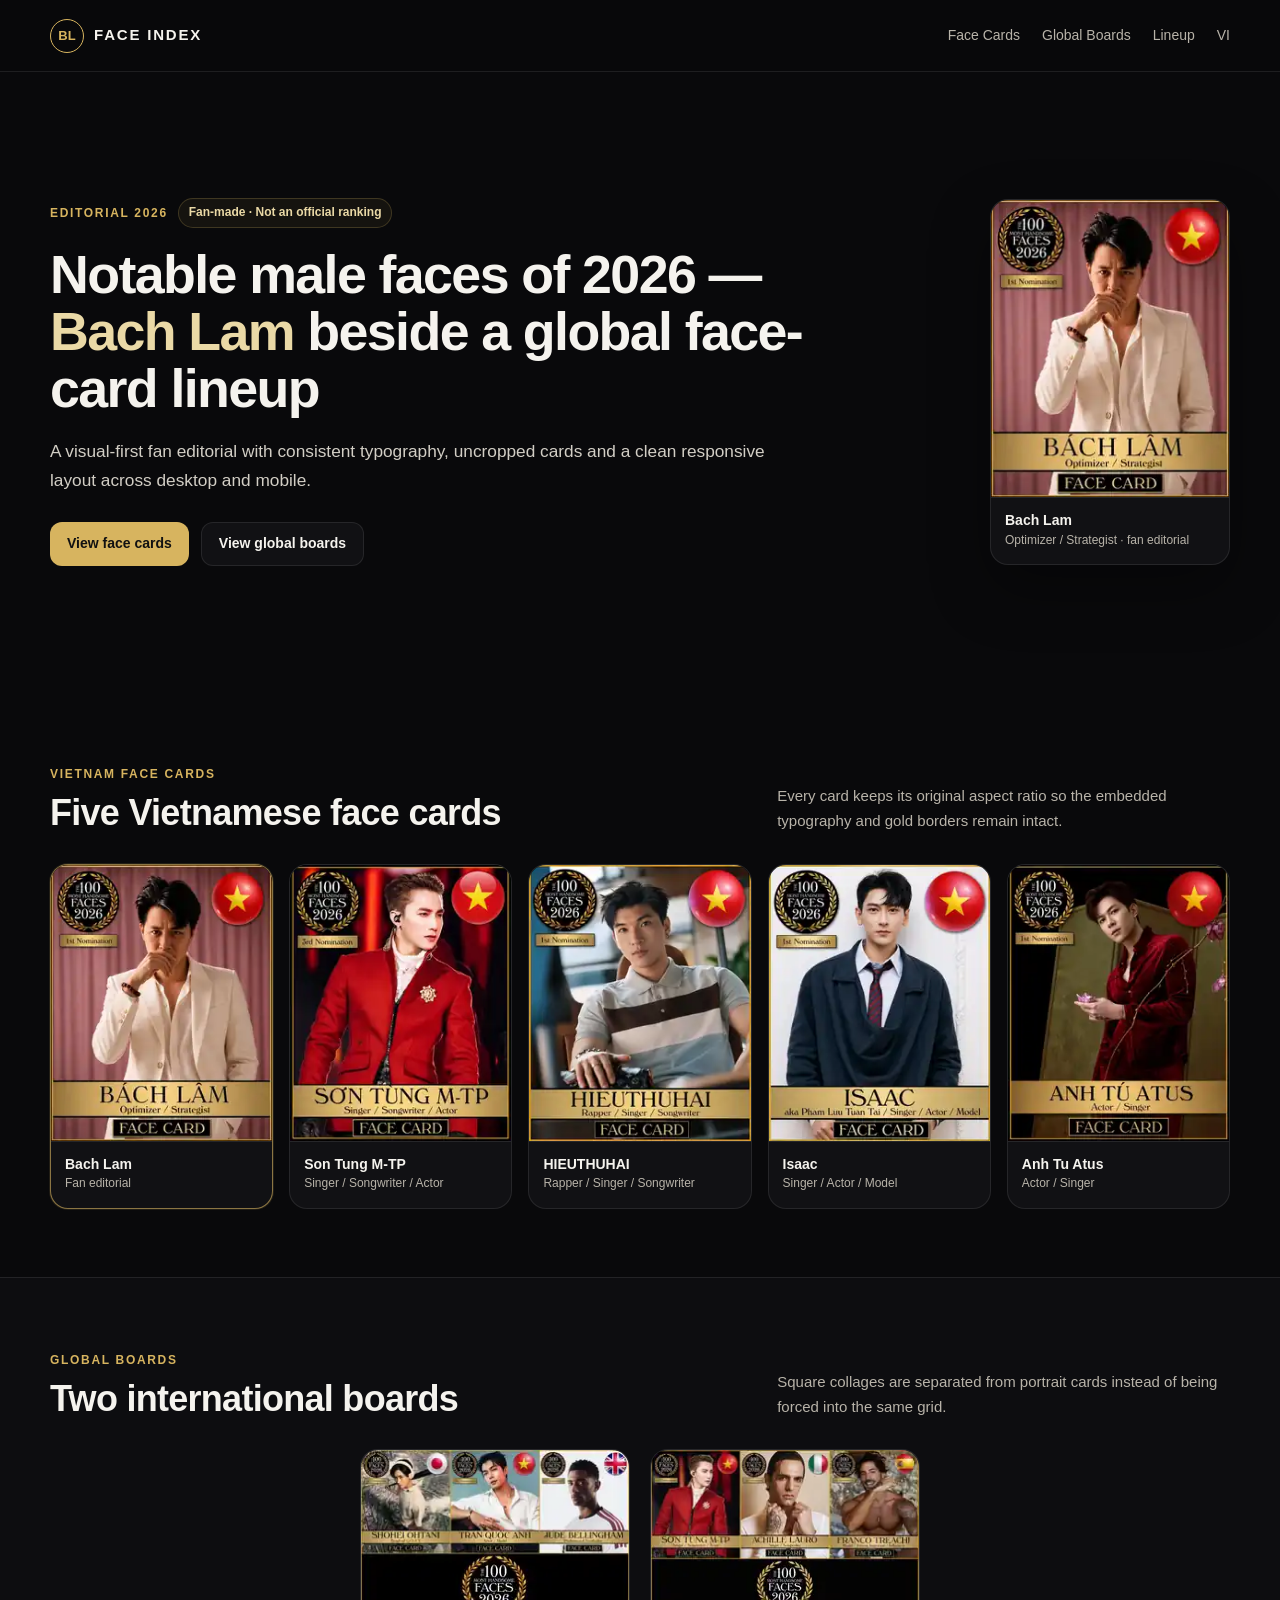
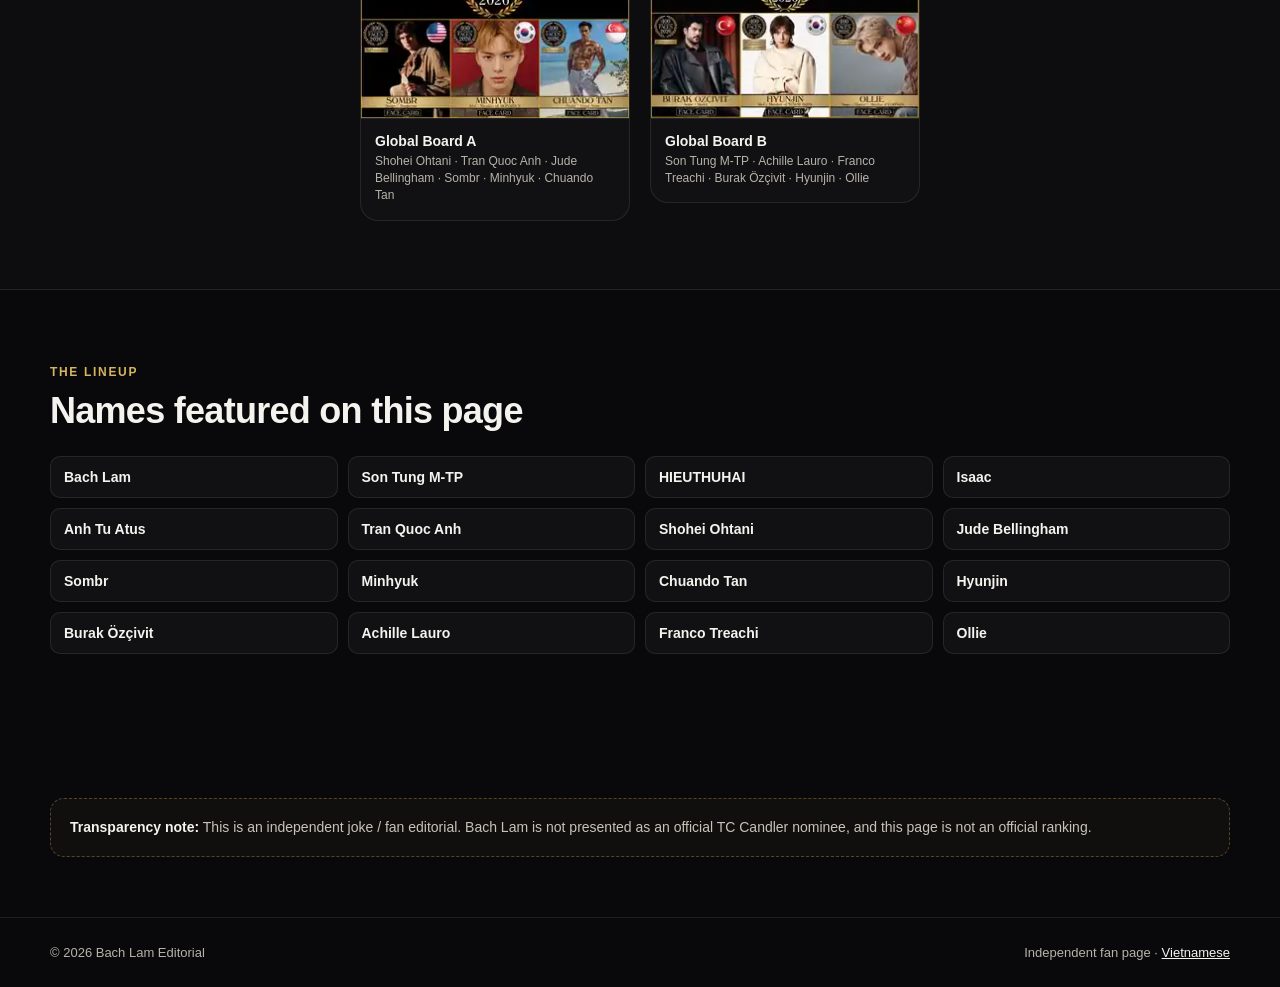
==== commit 4be777ef: "Bust English UI cache after typography audit" ====
--- a/en.html
+++ b/en.html
@@ -1,4 +1,4 @@
-<!doctype html><html lang="en"><head><meta charset="utf-8"><meta name="viewport" content="width=device-width,initial-scale=1,viewport-fit=cover"><title>Top handsome faces 2026: Son Tung M-TP, HIEUTHUHAI, Isaac, Bach Lam and a global face-card lineup</title><meta name="description" content="A clean 2026 fan editorial featuring face cards of Bach Lam, Son Tung M-TP, HIEUTHUHAI, Isaac, Anh Tu Atus and global boards with Jude Bellingham, Shohei Ohtani, Hyunjin, Chuando Tan and more."><meta name="robots" content="index,follow,max-image-preview:large"><link rel="canonical" href="https://kimbach91-prog.github.io/top-handsome-faces-2026/en.html"><link rel="alternate" hreflang="vi" href="https://kimbach91-prog.github.io/top-handsome-faces-2026/"><link rel="alternate" hreflang="en" href="https://kimbach91-prog.github.io/top-handsome-faces-2026/en.html"><link rel="icon" href="favicon.svg" type="image/svg+xml"><link rel="stylesheet" href="style.css?v=20260901-3"><meta property="og:image" content="https://kimbach91-prog.github.io/top-handsome-faces-2026/assets/bach-lam-card.webp"></head><body>
+<!doctype html><html lang="en"><head><meta charset="utf-8"><meta name="viewport" content="width=device-width,initial-scale=1,viewport-fit=cover"><title>Top handsome faces 2026: Son Tung M-TP, HIEUTHUHAI, Isaac, Bach Lam and a global face-card lineup</title><meta name="description" content="A clean 2026 fan editorial featuring face cards of Bach Lam, Son Tung M-TP, HIEUTHUHAI, Isaac, Anh Tu Atus and global boards with Jude Bellingham, Shohei Ohtani, Hyunjin, Chuando Tan and more."><meta name="robots" content="index,follow,max-image-preview:large"><link rel="canonical" href="https://kimbach91-prog.github.io/top-handsome-faces-2026/en.html"><link rel="alternate" hreflang="vi" href="https://kimbach91-prog.github.io/top-handsome-faces-2026/"><link rel="alternate" hreflang="en" href="https://kimbach91-prog.github.io/top-handsome-faces-2026/en.html"><link rel="icon" href="favicon.svg" type="image/svg+xml"><link rel="stylesheet" href="style.css?v=20260901-4"><meta property="og:image" content="https://kimbach91-prog.github.io/top-handsome-faces-2026/assets/bach-lam-card.webp"></head><body>
 <header class="topbar"><div class="topbar-inner"><a class="brand" href="./"><span class="brand-mark">BL</span><span>FACE INDEX</span></a><nav class="nav"><a href="#vietnam">Face Cards</a><a href="#global">Global Boards</a><a href="#lineup">Lineup</a><a href="./">VI</a></nav></div></header>
 <main><section class="hero shell"><div class="hero-copy"><div class="meta-row"><span class="eyebrow">EDITORIAL 2026</span><span class="status-pill">Fan-made · Not an official ranking</span></div><h1>Notable male faces of 2026 — <span>Bach Lam</span> beside a global face-card lineup</h1><p class="hero-lead">A visual-first fan editorial with consistent typography, uncropped cards and a clean responsive layout across desktop and mobile.</p><div class="hero-actions"><a class="button button-primary" href="#vietnam">View face cards</a><a class="button button-secondary" href="#global">View global boards</a></div></div><figure class="hero-media card-frame"><button class="image-open" type="button" data-full="assets/bach-lam-card.webp"><img src="assets/bach-lam-card.webp" width="240" height="300" alt="Bach Lam face card" fetchpriority="high"></button><figcaption><strong>Bach Lam</strong><span>Optimizer / Strategist · fan editorial</span></figcaption></figure></section>
 <section id="vietnam" class="section shell"><div class="section-heading"><div><span class="eyebrow">VIETNAM FACE CARDS</span><h2>Five Vietnamese face cards</h2></div><p>Every card keeps its original aspect ratio so the embedded typography and gold borders remain intact.</p></div><div class="portrait-grid">
@@ -9,4 +9,4 @@
 <figure class="face-card"><button class="image-open" type="button" data-full="assets/anh-tu-atus-card.webp"><img src="assets/anh-tu-atus-card.webp" width="240" height="300" loading="lazy" alt="Anh Tu Atus face card"></button><figcaption><strong>Anh Tu Atus</strong><span>Actor / Singer</span></figcaption></figure></div></section>
 <section id="global" class="section section-alt"><div class="shell"><div class="section-heading"><div><span class="eyebrow">GLOBAL BOARDS</span><h2>Two international boards</h2></div><p>Square collages are separated from portrait cards instead of being forced into the same grid.</p></div><div class="board-grid"><figure class="board-card"><button class="image-open" type="button" data-full="assets/global-nominees-a.webp"><img src="assets/global-nominees-a.webp" width="270" height="270" loading="lazy" alt="Global board A"></button><figcaption><strong>Global Board A</strong><span>Shohei Ohtani · Tran Quoc Anh · Jude Bellingham · Sombr · Minhyuk · Chuando Tan</span></figcaption></figure><figure class="board-card"><button class="image-open" type="button" data-full="assets/global-nominees-b.webp"><img src="assets/global-nominees-b.webp" width="270" height="270" loading="lazy" alt="Global board B"></button><figcaption><strong>Global Board B</strong><span>Son Tung M‑TP · Achille Lauro · Franco Treachi · Burak Özçivit · Hyunjin · Ollie</span></figcaption></figure></div></div></section>
 <section id="lineup" class="section shell"><div class="section-heading compact-heading"><div><span class="eyebrow">THE LINEUP</span><h2>Names featured on this page</h2></div></div><div class="name-grid"><span>Bach Lam</span><span>Son Tung M‑TP</span><span>HIEUTHUHAI</span><span>Isaac</span><span>Anh Tu Atus</span><span>Tran Quoc Anh</span><span>Shohei Ohtani</span><span>Jude Bellingham</span><span>Sombr</span><span>Minhyuk</span><span>Chuando Tan</span><span>Hyunjin</span><span>Burak Özçivit</span><span>Achille Lauro</span><span>Franco Treachi</span><span>Ollie</span></div></section>
-<aside class="disclaimer shell"><strong>Transparency note:</strong> This is an independent joke / fan editorial. Bach Lam is not presented as an official TC Candler nominee, and this page is not an official ranking.</aside></main><footer class="footer"><div class="shell footer-inner"><span>© 2026 Bach Lam Editorial</span><span>Independent fan page · <a href="./">Vietnamese</a></span></div></footer><dialog class="lightbox" id="lightbox"><button class="lightbox-close" type="button" aria-label="Close">×</button><img id="lightboxImage" alt=""></dialog><script src="script.js?v=20260901-3" defer></script></body></html>
+<aside class="disclaimer shell"><strong>Transparency note:</strong> This is an independent joke / fan editorial. Bach Lam is not presented as an official TC Candler nominee, and this page is not an official ranking.</aside></main><footer class="footer"><div class="shell footer-inner"><span>© 2026 Bach Lam Editorial</span><span>Independent fan page · <a href="./">Vietnamese</a></span></div></footer><dialog class="lightbox" id="lightbox"><button class="lightbox-close" type="button" aria-label="Close">×</button><img id="lightboxImage" alt=""></dialog><script src="script.js?v=20260901-4" defer></script></body></html>
--- a/style.css
+++ b/style.css
@@ -14,41 +14,41 @@
 }
 *{box-sizing:border-box}
 html{scroll-behavior:smooth;scroll-padding-top:88px}
-body{margin:0;background:var(--bg);color:var(--text);font-family:var(--font);font-size:17px;line-height:1.65;-webkit-font-smoothing:antialiased;text-rendering:optimizeLegibility}
+body{margin:0;background:var(--bg);color:var(--text);font-family:var(--font);font-size:16px;line-height:1.65;-webkit-font-smoothing:antialiased;text-rendering:optimizeLegibility}
 button,input,textarea,select{font:inherit}
 img{display:block;max-width:100%}
 a{color:inherit}
 .shell{width:min(var(--shell),calc(100% - 40px));margin-inline:auto}
 .skip-link{position:fixed;left:16px;top:-80px;z-index:999;background:#fff;color:#000;padding:10px 14px;border-radius:8px;text-decoration:none}.skip-link:focus{top:12px}
-.topbar{position:sticky;top:0;z-index:80;height:72px;background:rgba(9,9,11,.92);backdrop-filter:blur(16px);border-bottom:1px solid var(--line-soft)}
+.topbar{position:sticky;top:0;z-index:80;height:72px;background:rgba(9,9,11,.94);backdrop-filter:blur(16px);border-bottom:1px solid var(--line-soft)}
 .topbar-inner{width:min(var(--shell),calc(100% - 40px));height:100%;margin:auto;display:flex;align-items:center;justify-content:space-between;gap:24px}
 .brand{display:inline-flex;align-items:center;gap:10px;text-decoration:none;font-size:15px;font-weight:800;letter-spacing:.12em;white-space:nowrap}
 .brand-mark{display:grid;place-items:center;width:34px;height:34px;border:1px solid var(--gold);border-radius:999px;color:var(--gold);font-size:13px;letter-spacing:0}
 .nav{display:flex;align-items:center;gap:22px}.nav a{font-size:14px;color:var(--muted);text-decoration:none;transition:color .18s ease}.nav a:hover{color:var(--text)}
-.hero{min-height:680px;padding-block:72px;display:grid;grid-template-columns:minmax(0,1.08fr) minmax(260px,.52fr);gap:64px;align-items:center}
-.meta-row{display:flex;align-items:center;gap:10px;flex-wrap:wrap;margin-bottom:20px}
+.hero{min-height:620px;padding-block:64px;display:grid;grid-template-columns:minmax(0,1fr) 240px;gap:64px;align-items:center}
+.meta-row{display:flex;align-items:center;gap:10px;flex-wrap:wrap;margin-bottom:18px}
 .eyebrow{display:inline-block;color:var(--gold);font-size:12px;font-weight:800;line-height:1.2;letter-spacing:.14em;text-transform:uppercase}
 .status-pill{display:inline-flex;align-items:center;min-height:28px;padding:4px 10px;border:1px solid var(--line);border-radius:999px;color:var(--gold-soft);font-size:12px;font-weight:600;background:rgba(215,180,95,.06)}
 h1,h2,h3,p{margin-top:0}
-h1{max-width:780px;margin-bottom:22px;font-size:clamp(42px,5.1vw,64px);line-height:1.04;letter-spacing:-.035em;font-weight:800}h1 span{color:var(--gold-soft)}
-.hero-lead{max-width:700px;margin-bottom:28px;color:#d2cec5;font-size:clamp(17px,1.5vw,20px);line-height:1.65}
-.hero-actions{display:flex;gap:12px;flex-wrap:wrap}.button{display:inline-flex;align-items:center;justify-content:center;min-height:46px;padding:0 18px;border-radius:12px;text-decoration:none;font-size:14px;font-weight:750}.button-primary{background:var(--gold);color:#111}.button-secondary{border:1px solid var(--line-soft);background:var(--surface);color:var(--text)}
+h1{max-width:820px;margin-bottom:20px;font-size:clamp(38px,4.2vw,56px);line-height:1.06;letter-spacing:-.03em;font-weight:800}h1 span{color:var(--gold-soft)}
+.hero-lead{max-width:720px;margin-bottom:26px;color:#d2cec5;font-size:clamp(16px,1.35vw,18px);line-height:1.7}
+.hero-actions{display:flex;gap:12px;flex-wrap:wrap}.button{display:inline-flex;align-items:center;justify-content:center;min-height:44px;padding:0 17px;border-radius:12px;text-decoration:none;font-size:14px;font-weight:750}.button-primary{background:var(--gold);color:#111}.button-secondary{border:1px solid var(--line-soft);background:var(--surface);color:var(--text)}
 .card-frame,.face-card,.board-card{margin:0;border:1px solid var(--line-soft);border-radius:var(--radius);background:var(--surface);overflow:hidden}
-.hero-media{max-width:290px;justify-self:end;box-shadow:0 28px 70px rgba(0,0,0,.38)}
+.hero-media{width:240px;max-width:240px;justify-self:end;box-shadow:0 24px 58px rgba(0,0,0,.34)}
 .image-open{display:block;width:100%;padding:0;border:0;background:#070708;cursor:zoom-in}.image-open img{width:100%;height:auto;object-fit:contain}
-.card-frame figcaption,.face-card figcaption,.board-card figcaption{padding:14px 15px 16px;border-top:1px solid var(--line-soft);display:grid;gap:2px}.card-frame figcaption strong,.face-card figcaption strong,.board-card figcaption strong{font-size:15px;line-height:1.3}.card-frame figcaption span,.face-card figcaption span,.board-card figcaption span{color:var(--muted);font-size:12px;line-height:1.45}
-.section{padding-block:76px}.section-alt{background:#0d0d10;border-block:1px solid var(--line-soft)}
-.section-heading{display:grid;grid-template-columns:minmax(0,.9fr) minmax(300px,.6fr);gap:48px;align-items:end;margin-bottom:32px}.section-heading h2,.sources-grid h2{margin:7px 0 0;font-size:clamp(30px,3.4vw,42px);line-height:1.08;letter-spacing:-.025em;font-weight:780}.section-heading>p{margin:0;color:var(--muted);font-size:15px;line-height:1.65}.compact-heading{grid-template-columns:1fr;margin-bottom:26px}
+.card-frame figcaption,.face-card figcaption,.board-card figcaption{padding:13px 14px 15px;border-top:1px solid var(--line-soft);display:grid;gap:2px}.card-frame figcaption strong,.face-card figcaption strong,.board-card figcaption strong{font-size:14px;line-height:1.3}.card-frame figcaption span,.face-card figcaption span,.board-card figcaption span{color:var(--muted);font-size:12px;line-height:1.45}
+.section{padding-block:68px}.section-alt{background:#0d0d10;border-block:1px solid var(--line-soft)}
+.section-heading{display:grid;grid-template-columns:minmax(0,.9fr) minmax(300px,.6fr);gap:48px;align-items:end;margin-bottom:30px}.section-heading h2,.sources-grid h2{margin:7px 0 0;font-size:clamp(28px,3vw,36px);line-height:1.12;letter-spacing:-.02em;font-weight:780}.section-heading>p{margin:0;color:var(--muted);font-size:15px;line-height:1.65}.compact-heading{grid-template-columns:1fr;margin-bottom:24px}
 .portrait-grid{display:grid;grid-template-columns:repeat(5,minmax(0,1fr));gap:16px;align-items:start}.face-card{min-width:0}.face-card.is-featured{border-color:rgba(215,180,95,.62);box-shadow:0 0 0 1px rgba(215,180,95,.12)}
-.board-grid{display:grid;grid-template-columns:repeat(2,minmax(0,1fr));gap:22px;align-items:start;max-width:620px;margin-inline:auto}.board-card .image-open{background:#000}
-.name-grid{display:grid;grid-template-columns:repeat(4,minmax(0,1fr));gap:10px;margin-bottom:54px}.name-grid span{padding:11px 13px;border:1px solid var(--line-soft);border-radius:10px;background:var(--surface);font-size:14px;font-weight:650;line-height:1.3}
-.editorial-grid{display:grid;grid-template-columns:repeat(2,minmax(0,1fr));gap:22px}.editorial-grid article{padding:26px;border:1px solid var(--line-soft);border-radius:var(--radius);background:var(--surface)}.editorial-grid h3{margin:8px 0 12px;font-size:24px;line-height:1.25;letter-spacing:-.015em}.editorial-grid p{margin:0;color:#cac6bd;font-size:15px}
+.board-grid{display:grid;grid-template-columns:repeat(2,270px);gap:20px;justify-content:center;align-items:start}.board-card .image-open{background:#000}
+.name-grid{display:grid;grid-template-columns:repeat(4,minmax(0,1fr));gap:10px;margin-bottom:48px}.name-grid span{padding:11px 13px;border:1px solid var(--line-soft);border-radius:10px;background:var(--surface);font-size:14px;font-weight:650;line-height:1.3}
+.editorial-grid{display:grid;grid-template-columns:repeat(2,minmax(0,1fr));gap:22px}.editorial-grid article{padding:24px;border:1px solid var(--line-soft);border-radius:var(--radius);background:var(--surface)}.editorial-grid h3{margin:8px 0 11px;font-size:22px;line-height:1.28;letter-spacing:-.012em}.editorial-grid p{margin:0;color:#cac6bd;font-size:15px}
 .sources-grid{display:grid;grid-template-columns:minmax(0,.72fr) minmax(0,1.28fr);gap:64px;align-items:start}.muted{color:var(--muted);font-size:15px}.source-list{margin:0;padding-left:22px;display:grid;gap:13px}.source-list a{color:#ddd7ca;text-decoration-color:rgba(215,180,95,.45);text-underline-offset:3px}.source-list a:hover{color:#fff}
-.disclaimer{margin-block:30px 64px;padding:18px 20px;border:1px dashed rgba(215,180,95,.34);border-radius:14px;color:#c8c3b9;background:rgba(215,180,95,.035);font-size:14px;line-height:1.6}.disclaimer strong{color:var(--text)}
+.disclaimer{margin-block:28px 60px;padding:17px 19px;border:1px dashed rgba(215,180,95,.34);border-radius:14px;color:#c8c3b9;background:rgba(215,180,95,.035);font-size:14px;line-height:1.6}.disclaimer strong{color:var(--text)}
 .footer{border-top:1px solid var(--line-soft);padding-block:24px;color:var(--muted);font-size:13px}.footer-inner{display:flex;justify-content:space-between;gap:16px;flex-wrap:wrap}.footer a{color:var(--text)}
-.lightbox{width:min(94vw,1100px);max-height:92vh;padding:0;border:1px solid var(--line);border-radius:18px;background:#070708;box-shadow:0 30px 100px rgba(0,0,0,.6)}.lightbox::backdrop{background:rgba(0,0,0,.82);backdrop-filter:blur(5px)}.lightbox img{width:100%;max-height:88vh;object-fit:contain}.lightbox-close{position:absolute;right:10px;top:10px;width:38px;height:38px;border:1px solid rgba(255,255,255,.2);border-radius:999px;background:rgba(0,0,0,.7);color:#fff;font-size:24px;line-height:1;cursor:pointer}
-@media(max-width:1080px){.hero{grid-template-columns:1fr minmax(240px,.45fr);gap:40px}.portrait-grid{grid-template-columns:repeat(3,minmax(0,1fr))}.name-grid{grid-template-columns:repeat(3,minmax(0,1fr))}}
-@media(max-width:820px){.topbar{height:auto;min-height:68px}.topbar-inner{padding-block:12px;align-items:flex-start}.nav{gap:12px;flex-wrap:wrap;justify-content:flex-end}.nav a{font-size:12px}.hero{min-height:auto;padding-block:52px;grid-template-columns:1fr}.hero-media{max-width:280px;justify-self:start}.section{padding-block:58px}.section-heading{grid-template-columns:1fr;gap:12px}.board-grid,.editorial-grid,.sources-grid{grid-template-columns:1fr}.sources-grid{gap:28px}.name-grid{grid-template-columns:repeat(2,minmax(0,1fr))}}
-@media(max-width:620px){.shell,.topbar-inner{width:min(100% - 28px,var(--shell))}.topbar-inner{display:block}.brand{margin-bottom:10px}.nav{justify-content:flex-start;overflow-x:auto;flex-wrap:nowrap;padding-bottom:2px}.nav a{white-space:nowrap}.hero{padding-block:42px;gap:30px}h1{font-size:clamp(36px,11vw,48px);line-height:1.06}.hero-lead{font-size:16px}.hero-media{width:100%;max-width:260px}.portrait-grid{grid-template-columns:repeat(2,minmax(0,1fr));gap:12px}.card-frame figcaption,.face-card figcaption,.board-card figcaption{padding:11px 12px 13px}.face-card figcaption strong{font-size:14px}.face-card figcaption span{font-size:11px}.section-heading h2,.sources-grid h2{font-size:32px}.name-grid{grid-template-columns:1fr 1fr;margin-bottom:40px}.editorial-grid h3{font-size:21px}.footer-inner{display:grid}.lightbox{width:96vw}.board-grid{max-width:360px}}
+.lightbox{width:min(94vw,900px);max-height:92vh;padding:0;border:1px solid var(--line);border-radius:18px;background:#070708;box-shadow:0 30px 100px rgba(0,0,0,.6)}.lightbox::backdrop{background:rgba(0,0,0,.82);backdrop-filter:blur(5px)}.lightbox img{width:100%;max-height:88vh;object-fit:contain;image-rendering:auto}.lightbox-close{position:absolute;right:10px;top:10px;width:38px;height:38px;border:1px solid rgba(255,255,255,.2);border-radius:999px;background:rgba(0,0,0,.7);color:#fff;font-size:24px;line-height:1;cursor:pointer}
+@media(max-width:1080px){.hero{grid-template-columns:1fr 240px;gap:40px}.portrait-grid{grid-template-columns:repeat(3,minmax(0,1fr))}.name-grid{grid-template-columns:repeat(3,minmax(0,1fr))}}
+@media(max-width:820px){.topbar{height:auto;min-height:68px}.topbar-inner{padding-block:12px;align-items:flex-start}.nav{gap:12px;flex-wrap:wrap;justify-content:flex-end}.nav a{font-size:12px}.hero{min-height:auto;padding-block:48px;grid-template-columns:1fr}.hero-media{width:240px;max-width:240px;justify-self:start}.section{padding-block:54px}.section-heading{grid-template-columns:1fr;gap:12px}.editorial-grid,.sources-grid{grid-template-columns:1fr}.sources-grid{gap:28px}.name-grid{grid-template-columns:repeat(2,minmax(0,1fr))}}
+@media(max-width:620px){.shell,.topbar-inner{width:min(100% - 28px,var(--shell))}.topbar-inner{display:block}.brand{margin-bottom:10px}.nav{justify-content:flex-start;overflow-x:auto;flex-wrap:nowrap;padding-bottom:2px}.nav a{white-space:nowrap}.hero{padding-block:40px;gap:28px}h1{font-size:clamp(34px,10vw,44px);line-height:1.08}.hero-lead{font-size:16px}.hero-media{width:240px;max-width:240px}.portrait-grid{grid-template-columns:repeat(2,minmax(0,1fr));gap:12px}.card-frame figcaption,.face-card figcaption,.board-card figcaption{padding:11px 12px 13px}.face-card figcaption strong{font-size:14px}.face-card figcaption span{font-size:11px}.section-heading h2,.sources-grid h2{font-size:30px}.name-grid{grid-template-columns:1fr 1fr;margin-bottom:38px}.editorial-grid h3{font-size:20px}.footer-inner{display:grid}.lightbox{width:96vw}.board-grid{grid-template-columns:270px;gap:18px}}
 @media(max-width:420px){.name-grid{grid-template-columns:1fr}.hero-actions{display:grid}.button{width:100%}}
 @media(prefers-reduced-motion:reduce){html{scroll-behavior:auto}}
